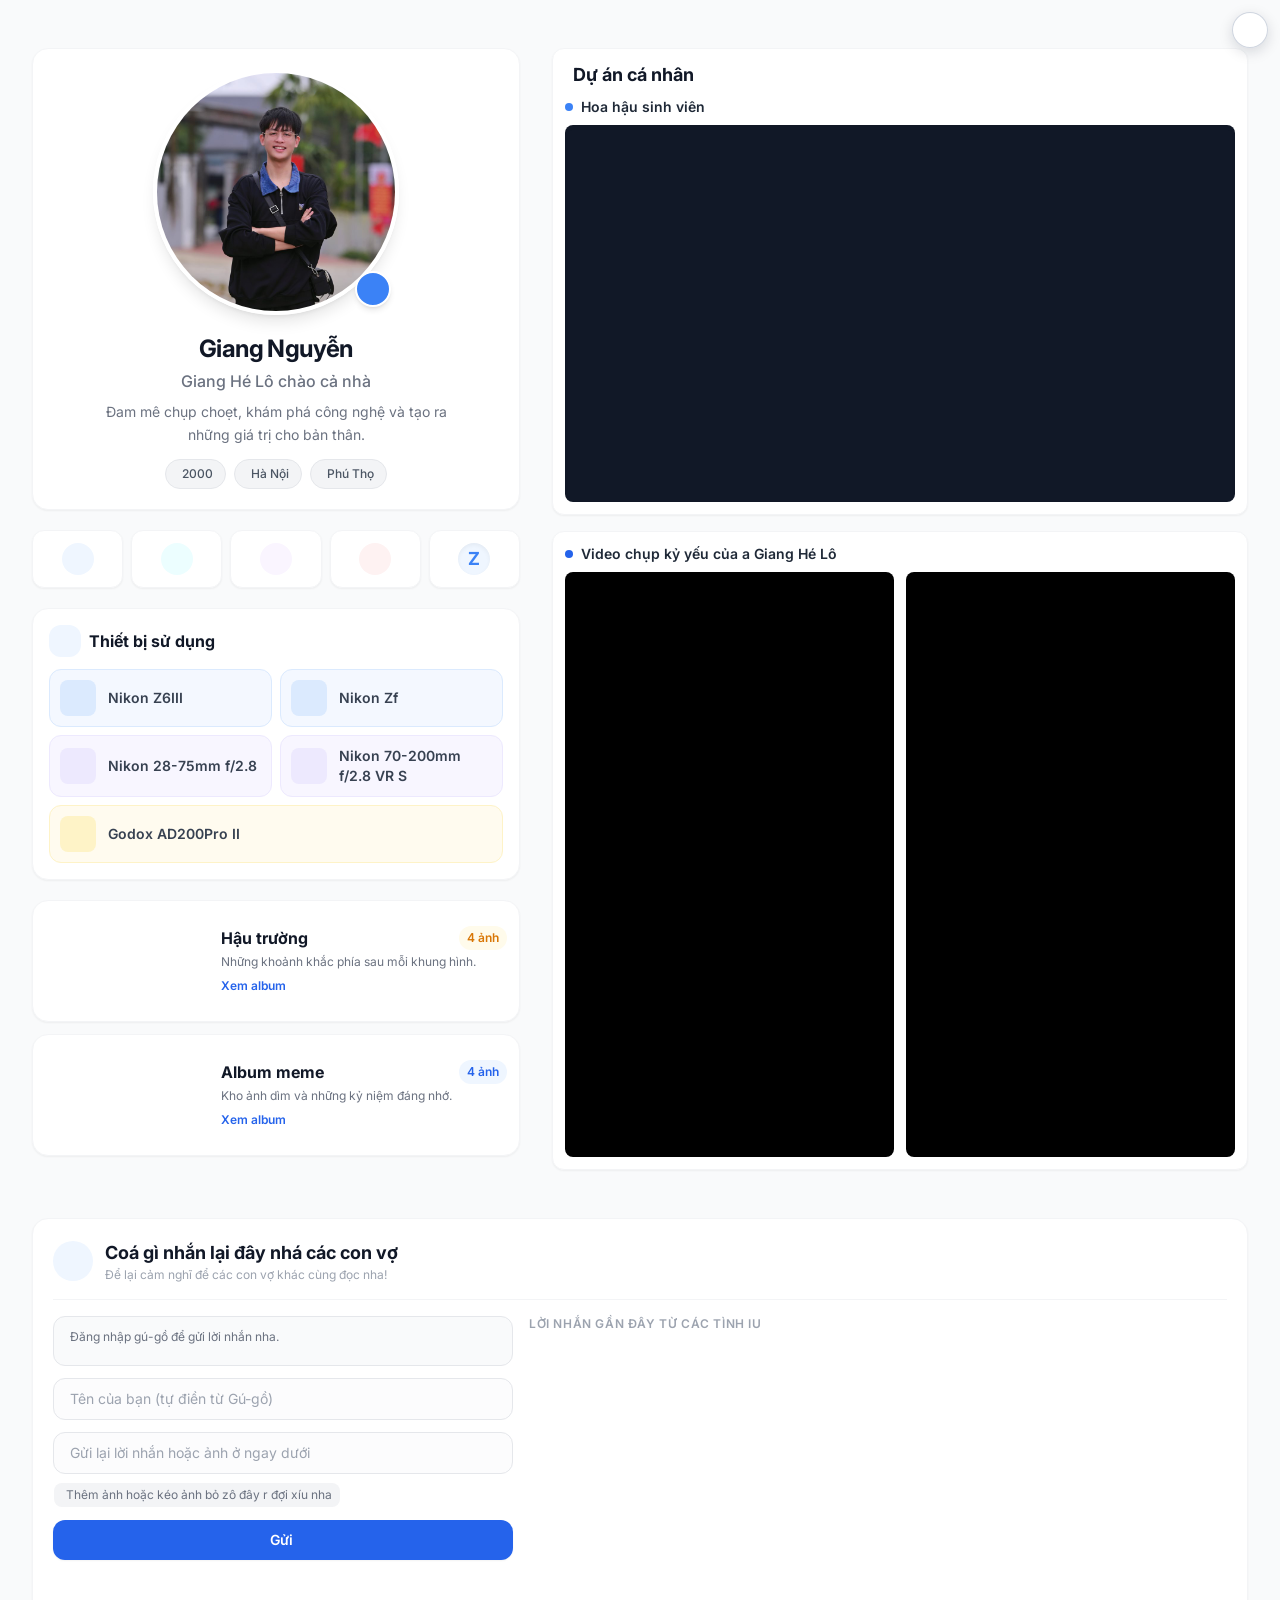
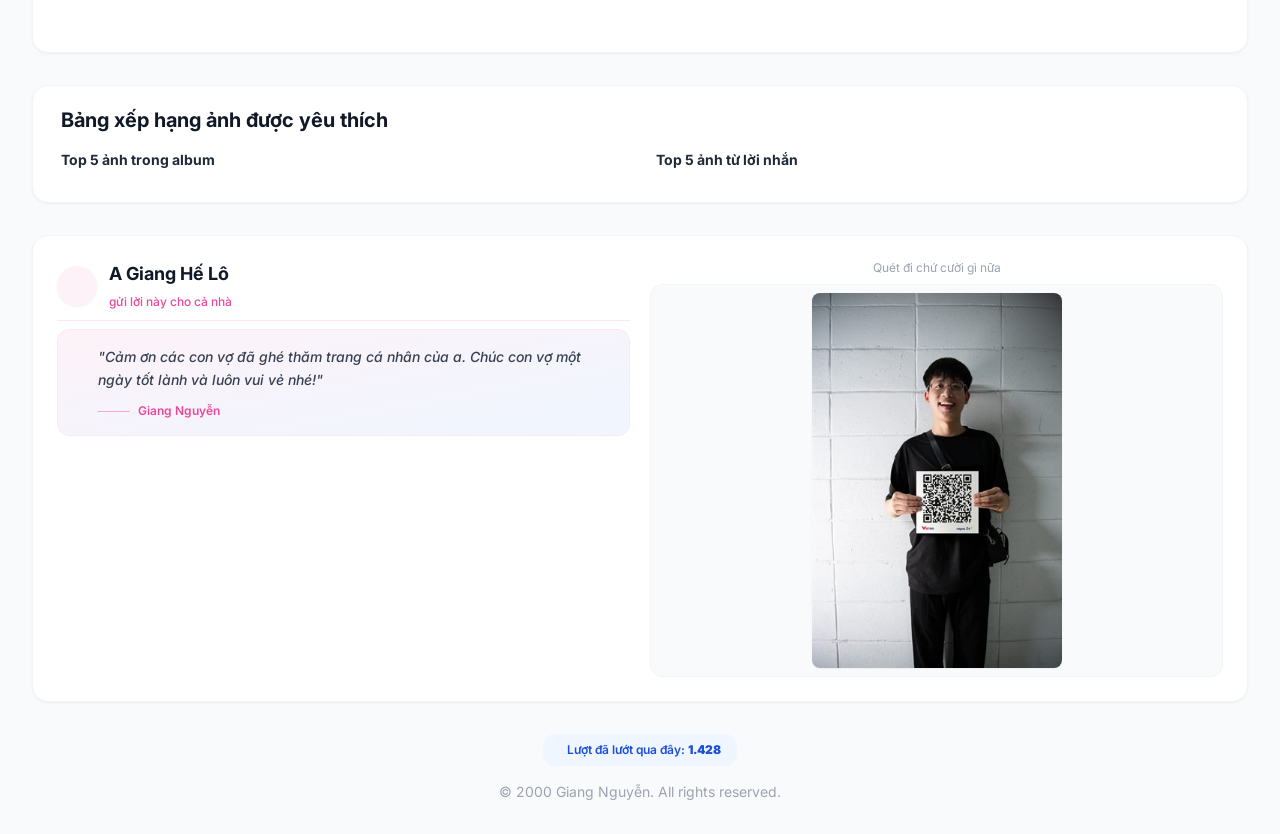
==== index.html @ 47041966 "Add files via upload" ====
<!DOCTYPE html>
<html lang="vi" class="scroll-smooth">
<head>
    <meta charset="UTF-8">
    <meta name="viewport" content="width=device-width, initial-scale=1.0">
    <!-- SEO & chia sẻ lên Facebook/Zalo (Open Graph / Twitter) -->
    <meta name="description" content="Trang cá nhân của Giang Nguyễn — nhiếp ảnh, album hậu trường, meme và lời nhắn từ bạn bè.">
    <meta name="author" content="Giang Nguyễn">
    <meta name="theme-color" content="#2563eb">
    <meta property="og:type" content="website">
    <meta property="og:site_name" content="Giang Nguyễn">
    <meta property="og:title" content="Giang Nguyễn | Trang cá nhân">
    <meta property="og:description" content="Trang cá nhân của Giang Nguyễn — nhiếp ảnh, album hậu trường, meme và lời nhắn từ bạn bè.">
    <meta property="og:image" content="https://res.cloudinary.com/g9uxwrbl/image/upload/w_1200,q_80/album-bts-1.jpg">
    <meta property="og:image:width" content="1200">
    <meta property="og:locale" content="vi_VN">
    <meta name="twitter:card" content="summary_large_image">
    <meta name="twitter:title" content="Giang Nguyễn | Trang cá nhân">
    <meta name="twitter:description" content="Trang cá nhân của Giang Nguyễn — nhiếp ảnh, album hậu trường, meme và lời nhắn từ bạn bè.">
    <meta name="twitter:image" content="https://res.cloudinary.com/g9uxwrbl/image/upload/w_1200,q_80/album-bts-1.jpg">
    <title>Giang Nguyễn | Trang cá nhân</title>
    <link rel="icon" type="image/png" href="image/icon.jpg">
    <!-- Mở kết nối sớm tới các CDN còn dùng để giảm độ trễ -->
    <link rel="preconnect" href="https://fonts.googleapis.com">
    <link rel="preconnect" href="https://fonts.gstatic.com" crossorigin>
    <link rel="preconnect" href="https://cdn.jsdelivr.net" crossorigin>
    <link rel="dns-prefetch" href="https://res.cloudinary.com">
    <link href="https://fonts.googleapis.com/css2?family=Inter:wght@400;500;600;700&display=swap" rel="stylesheet">
    <!-- Icon Phosphor: chỉ nạp 2 bộ đang dùng (regular + fill) thay vì cả 6 bộ như script gốc -->
    <link rel="stylesheet" href="https://cdn.jsdelivr.net/npm/@phosphor-icons/web@2.1.2/src/regular/style.css">
    <link rel="stylesheet" href="https://cdn.jsdelivr.net/npm/@phosphor-icons/web@2.1.2/src/fill/style.css">
    <script src="https://accounts.google.com/gsi/client" async defer></script>
    
    <link rel="stylesheet" href="styles.css">
    <!-- Tailwind đã build sẵn thành file tĩnh (thay cho cdn.tailwindcss.com ~407KB + biên dịch JIT mỗi lần tải).
         Nạp SAU styles.css để giữ đúng thứ tự ưu tiên như bản CDN (CDN tự chèn CSS của nó vào cuối <head>).
         Cấu hình + CLI build: Documents\_giangN-backup\tailwind-build\ — build lại khi thêm class Tailwind mới. -->
    <link rel="stylesheet" href="tailwind.css">
    <script>
        (() => {
            if (localStorage.getItem('giang_theme') === 'dark') {
                document.documentElement.classList.add('dark-theme');
            }
        })();
    </script>
</head>
<body class="bg-background text-primary font-sans antialiased min-h-screen flex flex-col justify-between">
<button id="themeToggle" class="theme-toggle" type="button" aria-label="Chuyển sang giao diện tối" title="Chuyển theme">
    <i class="ph ph-moon text-lg" aria-hidden="true"></i>
</button>

<main class="max-w-7xl w-full mx-auto px-4 sm:px-6 lg:px-8 py-8 md:py-12 grid grid-cols-1 lg:grid-cols-12 gap-8 opacity-0 animate-fade-in">
    
    <!-- CỘT BÊN TRÁI -->
    <div class="lg:col-span-5 flex flex-col gap-5">
        <header class="text-center bg-surface rounded-2xl border border-gray-100 shadow-sm p-5">
            <div class="avatar-hover-group relative inline-block mb-3" tabindex="0" aria-label="Phóng to ảnh đại diện">
              <img src="image/avt.jpg" alt="Giang Nguyễn" decoding="async" fetchpriority="high" class="w-[202px] h-[202px] md:w-[246px] md:h-[246px] object-cover rounded-full shadow-lg border-4 border-white mx-auto transition-transform duration-300 hover:scale-[1.03]">
              <div class="absolute bottom-2 right-2 w-9 h-9 bg-blue-500 text-white rounded-full flex items-center justify-center border-2 border-white shadow-md">
                <i class="ph-fill ph-check-circle text-lg"></i>
              </div>
              <div class="avatar-hover-overlay" aria-hidden="true"></div>
              <img src="image/avt.jpg" alt="Giang Nguyễn - ảnh đại diện phóng to" class="avatar-hover-image rounded-2xl border-4 border-white shadow-2xl">
            </div>
            
            <h1 class="text-2xl font-bold tracking-tight mb-1">Giang Nguyễn</h1>
            <p class="text-text_muted font-medium text-base mb-2">Giang Hé Lô chào cả nhà</p>
            <p class="text-sm text-gray-500 max-w-sm mx-auto leading-relaxed mb-3">
              Đam mê chụp choẹt, khám phá công nghệ và tạo ra những giá trị cho bản thân.
            </p>
            
            <div class="flex flex-wrap items-center justify-center gap-2 text-xs text-gray-600 font-medium">
              <span class="inline-flex items-center gap-1 bg-gray-100 px-3 py-1.5 rounded-full border border-gray-200">
                <i class="ph ph-cake text-pink-500 text-sm"></i> 2000
              </span>
              <span class="inline-flex items-center gap-1 bg-gray-100 px-3 py-1.5 rounded-full border border-gray-200">
                <i class="ph ph-briefcase text-red-500 text-sm"></i> Hà Nội
              </span>
              <span class="inline-flex items-center gap-1 bg-gray-100 px-3 py-1.5 rounded-full border border-gray-200">
                <i class="ph ph-house text-blue-500 text-sm"></i> Phú Thọ
              </span>
            </div>
        </header>

        <section id="socialSection" class="relative z-40 opacity-0 animate-fade-in delay-100">
          <div class="grid grid-cols-5 gap-2">
            <a href="https://facebook.com/n.giang62" target="_blank" rel="noopener noreferrer" aria-label="Facebook" class="group flex items-center justify-center bg-surface p-3 rounded-xl shadow-sm border border-gray-100 hover:shadow-md hover:border-gray-200 transition-all duration-300 transform hover:-translate-y-0.5">
              <div class="w-8 h-8 rounded-full bg-blue-50 flex items-center justify-center text-blue-600 group-hover:bg-blue-600 group-hover:text-white transition-colors">
                <i class="ph ph-facebook-logo text-xl"></i>
              </div>
            </a>

            <a href="https://www.tiktok.com/@gianghesloo" target="_blank" rel="noopener noreferrer" aria-label="TikTok" class="group flex items-center justify-center bg-surface p-3 rounded-xl shadow-sm border border-gray-100 hover:shadow-md hover:border-gray-200 transition-all duration-300 transform hover:-translate-y-0.5">
              <div class="w-8 h-8 rounded-full bg-cyan-50 flex items-center justify-center text-cyan-700 group-hover:bg-cyan-600 group-hover:text-white transition-colors">
                <i class="ph ph-tiktok-logo text-xl"></i>
              </div>
            </a>

            <a href="https://github.com" target="_blank" rel="noopener noreferrer" aria-label="GitHub" class="group flex items-center justify-center bg-surface p-3 rounded-xl shadow-sm border border-gray-100 hover:shadow-md hover:border-gray-200 transition-all duration-300 transform hover:-translate-y-0.5">
              <div class="w-8 h-8 rounded-full bg-purple-50 flex items-center justify-center text-purple-700 group-hover:bg-purple-600 group-hover:text-white transition-colors">
                <i class="ph ph-github-logo text-xl"></i>
              </div>
            </a>

            <a href="https://mail.google.com/mail/?view=cm&fs=1&to=n.giang06022000@gmail.com" target="_blank" rel="noopener noreferrer" aria-label="Email" class="group flex items-center justify-center bg-surface p-3 rounded-xl shadow-sm border border-gray-100 hover:shadow-md hover:border-gray-200 transition-all duration-300 transform hover:-translate-y-0.5">
              <div class="w-8 h-8 rounded-full bg-red-50 flex items-center justify-center text-red-500 group-hover:bg-red-500 group-hover:text-white transition-colors">
                <i class="ph ph-envelope-simple text-xl"></i>
              </div>
            </a>

            <a href="https://zalo.me/0868777408" target="_blank" rel="noopener noreferrer" aria-label="Zalo và số điện thoại 0868777408" class="zalo-link group relative flex items-center justify-center bg-surface p-2 rounded-xl shadow-sm border border-gray-100 hover:shadow-md hover:border-gray-200 transition-all duration-300 transform hover:-translate-y-0.5">
              <div class="w-8 h-8 rounded-full bg-blue-50 flex items-center justify-center text-blue-500 group-hover:bg-blue-500 group-hover:text-white transition-colors font-bold text-lg shadow-inner">
                Z
              </div>
              <span class="zalo-phone-popup absolute left-1/2 top-full z-30 mt-2 whitespace-nowrap rounded-lg bg-gray-900 px-2.5 py-1.5 text-xs font-semibold text-white shadow-lg">0868777408</span>
            </a>

          </div>
        </section>

        <section id="equipmentSection" class="relative z-10 opacity-0 animate-fade-in delay-150">
          <div class="bg-surface rounded-2xl border border-gray-100 shadow-sm p-4">
            <h2 class="text-base font-bold text-gray-900 flex items-center gap-2 mb-3">
              <span class="w-8 h-8 rounded-xl bg-blue-50 text-blue-600 inline-flex items-center justify-center">
                <i class="ph-fill ph-camera text-lg"></i>
              </span>
              <span>Thiết bị sử dụng</span>
            </h2>
            <div class="grid grid-cols-1 sm:grid-cols-2 gap-2">
              <div class="flex items-center gap-3 rounded-xl bg-blue-50/70 border border-blue-100 p-2.5">
                <span class="w-9 h-9 shrink-0 rounded-lg bg-blue-100 text-blue-600 inline-flex items-center justify-center">
                  <i class="ph-fill ph-camera text-lg"></i>
                </span>
                <span class="text-sm font-semibold text-gray-700">Nikon Z6III</span>
              </div>
              <div class="flex items-center gap-3 rounded-xl bg-blue-50/70 border border-blue-100 p-2.5">
                <span class="w-9 h-9 shrink-0 rounded-lg bg-blue-100 text-blue-600 inline-flex items-center justify-center">
                  <i class="ph-fill ph-camera text-lg"></i>
                </span>
                <span class="text-sm font-semibold text-gray-700">Nikon Zf</span>
              </div>
              <div class="flex items-center gap-3 rounded-xl bg-violet-50/70 border border-violet-100 p-2.5">
                <span class="w-9 h-9 shrink-0 rounded-lg bg-violet-100 text-violet-600 inline-flex items-center justify-center">
                  <i class="ph-fill ph-aperture text-lg"></i>
                </span>
                <span class="text-sm font-semibold text-gray-700">Nikon 28-75mm f/2.8</span>
              </div>
              <div class="flex items-center gap-3 rounded-xl bg-violet-50/70 border border-violet-100 p-2.5">
                <span class="w-9 h-9 shrink-0 rounded-lg bg-violet-100 text-violet-600 inline-flex items-center justify-center">
                  <i class="ph-fill ph-aperture text-lg"></i>
                </span>
                <span class="text-sm font-semibold text-gray-700">Nikon 70-200mm f/2.8 VR S</span>
              </div>
              <div class="flex items-center gap-3 rounded-xl bg-amber-50/80 border border-amber-100 p-2.5 sm:col-span-2">
                <span class="w-9 h-9 shrink-0 rounded-lg bg-amber-100 text-amber-600 inline-flex items-center justify-center">
                  <i class="ph-fill ph-lightning text-lg"></i>
                </span>
                <span class="text-sm font-semibold text-gray-700">Godox AD200Pro II</span>
              </div>
            </div>
          </div>
        </section>
        
        <section id="albumSection" class="space-y-3 opacity-0 animate-fade-in delay-300">
          <div onclick="openBtsAlbumModal()" class="album-pop-card group relative bg-surface p-3 rounded-2xl border border-gray-100 shadow-sm hover:shadow-lg transition-all cursor-pointer overflow-visible flex items-center gap-4">
            <div class="album-pop-stack relative w-40 h-24 shrink-0">
              <!-- Ảnh chờ dùng luôn thumbnail Cloudinary (~16KB thay vì 200-500KB ảnh cục bộ).
                   Khi offline, app.js sẽ tự thay bằng ảnh trong thư mục image/ (fallbackAlbumImages). -->
              <img data-album-cover="bts" data-cover-index="2" src="https://res.cloudinary.com/g9uxwrbl/image/upload/f_auto,q_auto,w_400/album-bts-3.jpg" loading="lazy" decoding="async" class="absolute inset-0 w-full h-full object-cover rounded-xl border-2 border-white shadow-md" alt="Ảnh hậu trường 3">
              <img data-album-cover="bts" data-cover-index="1" src="https://res.cloudinary.com/g9uxwrbl/image/upload/f_auto,q_auto,w_400/album-bts-2.jpg" loading="lazy" decoding="async" class="absolute inset-0 w-full h-full object-cover rounded-xl border-2 border-white shadow-md" alt="Ảnh hậu trường 2">
              <img data-album-cover="bts" data-cover-index="0" src="https://res.cloudinary.com/g9uxwrbl/image/upload/f_auto,q_auto,w_400/album-bts-1.jpg" loading="lazy" decoding="async" class="absolute inset-0 w-full h-full object-cover rounded-xl border-2 border-white shadow-xl" alt="Ảnh hậu trường">
            </div>
            <div class="min-w-0 flex-1">
              <div class="flex items-center justify-between gap-2">
                <h2 class="font-bold text-base text-gray-900 group-hover:text-amber-600 transition-colors">Hậu trường</h2>
                <span id="btsCountBadge" class="text-xs bg-amber-50 text-amber-600 font-semibold px-2 py-1 rounded-full" aria-label="Số lượng ảnh hậu trường">0 ảnh</span>
              </div>
              <p class="text-xs text-gray-500 mt-1">Những khoảnh khắc phía sau mỗi khung hình.</p>
              <span class="inline-flex items-center gap-1 mt-2 text-xs font-semibold text-blue-600 group-hover:translate-x-1 transition-transform">Xem album <i class="ph ph-arrow-right"></i></span>
            </div>
          </div>

          <div onclick="openAlbumModal()" class="album-pop-card group relative bg-surface p-3 rounded-2xl border border-gray-100 shadow-sm hover:shadow-lg transition-all cursor-pointer overflow-visible flex items-center gap-4">
            <div class="album-pop-stack relative w-40 h-24 shrink-0">
              <img data-album-cover="albummeme" data-cover-index="2" src="https://res.cloudinary.com/g9uxwrbl/image/upload/f_auto,q_auto,w_400/album-meme-3.jpg" loading="lazy" decoding="async" class="absolute inset-0 w-full h-full object-cover rounded-xl border-2 border-white shadow-md" alt="Ảnh meme 3">
              <img data-album-cover="albummeme" data-cover-index="1" src="https://res.cloudinary.com/g9uxwrbl/image/upload/f_auto,q_auto,w_400/album-meme-2.jpg" loading="lazy" decoding="async" class="absolute inset-0 w-full h-full object-cover rounded-xl border-2 border-white shadow-md" alt="Ảnh meme 2">
              <img data-album-cover="albummeme" data-cover-index="0" src="https://res.cloudinary.com/g9uxwrbl/image/upload/f_auto,q_auto,w_400/album-meme-1.jpg" loading="lazy" decoding="async" class="absolute inset-0 w-full h-full object-cover rounded-xl border-2 border-white shadow-xl" alt="Album meme">
            </div>
            <div class="min-w-0 flex-1">
              <div class="flex items-center justify-between gap-2">
                <h2 class="font-bold text-base text-gray-900 group-hover:text-blue-600 transition-colors">Album meme</h2>
                <span id="photoCountBadge" class="text-xs bg-blue-50 text-blue-600 font-semibold px-2 py-1 rounded-full" aria-label="Số lượng ảnh meme">0 ảnh</span>
              </div>
              <p class="text-xs text-gray-500 mt-1">Kho ảnh dìm và những kỷ niệm đáng nhớ.</p>
              <span class="inline-flex items-center gap-1 mt-2 text-xs font-semibold text-blue-600 group-hover:translate-x-1 transition-transform">Xem album <i class="ph ph-arrow-right"></i></span>
            </div>
          </div>
        </section>
    </div>

    <!-- CỘT BÊN PHẢI -->
    <div class="lg:col-span-7 flex flex-col gap-6">
        <section class="space-y-4">
          <div class="video-preview-card bg-surface p-3 rounded-xl border border-gray-100 shadow-sm space-y-2">
            <h2 class="flex items-center gap-2 font-bold text-lg text-gray-900">
              <i class="ph-fill ph-video text-blue-600"></i> Dự án cá nhân
            </h2>
            <h3 class="font-semibold text-gray-800 text-sm flex items-center gap-2">
              <span class="w-2 h-2 rounded-full bg-blue-500"></span> Hoa hậu sinh viên
            </h3>
            <div class="video-frame relative w-full aspect-video rounded-lg overflow-hidden bg-gray-900 shadow-inner">
              <iframe
                src="https://www.youtube-nocookie.com/embed/9TKM7gEnvaQ?rel=0&modestbranding=1" 
                class="absolute top-0 left-0 w-full h-full border-0" 
                allow="accelerometer; autoplay; clipboard-write; encrypted-media; gyroscope; picture-in-picture; web-share" 
                referrerpolicy="strict-origin-when-cross-origin"
                title="Video Hoa hậu sinh viên"
                allowfullscreen>
              </iframe>
            </div>
          </div>

          <div class="video-preview-card bg-surface p-3 rounded-xl border border-gray-100 shadow-sm space-y-2">
            <h3 class="font-semibold text-gray-800 text-sm flex items-center gap-2">
              <span class="w-2 h-2 rounded-full bg-blue-600"></span> Video chụp kỷ yếu của a Giang Hé Lô
            </h3>
            <div class="grid grid-cols-2 gap-2 sm:gap-3">
              <div class="video-frame fb-video w-full aspect-[9/16] rounded-lg overflow-hidden bg-black" 
                   data-href="https://www.facebook.com/reel/1629472991402120" 
                   data-width="500"
                   data-show-text="false"
                   data-allowfullscreen="true">
              </div>
              <div class="video-frame fb-video w-full aspect-[9/16] rounded-lg overflow-hidden bg-black" 
                   data-href="https://www.facebook.com/reel/900070975937038" 
                   data-width="500"
                   data-show-text="false"
                   data-allowfullscreen="true">
              </div>
            </div>
          </div>
        </section>

    </div>
</main>

<div id="qrPageOverlay" class="qr-hover-overlay" aria-hidden="true"></div>
<img id="qrHoverImage" src="image/qr.jpg" alt="Mã QR Donate phóng to" loading="lazy" decoding="async" class="qr-hover-image rounded-xl bg-white p-2 shadow-2xl ring-4 ring-white/90">
<!-- SECTION: XẾP HẠNG YÊU THÍCH -->
<!-- SECTION: KHUNG LỜI NHẮN CÔNG KHAI & ĐẾM LƯỢT TRUY CẬP -->
<section class="max-w-7xl w-full mx-auto px-4 sm:px-6 lg:px-8 mb-8">
    <div class="bg-surface p-4 sm:p-5 rounded-2xl shadow-sm border border-gray-100 space-y-4">
        <div class="flex flex-col sm:flex-row items-center justify-between gap-4 border-b border-gray-100 pb-4">
            <div class="flex items-center gap-3">
                <div class="w-10 h-10 rounded-full bg-blue-50 flex items-center justify-center text-blue-600 font-bold">
                    <i class="ph-fill ph-chat-teardrop-text text-xl"></i>
                </div>
                <div>
                    <h3 class="font-bold text-gray-900 text-lg">Coá gì nhắn lại đây nhá các con vợ</h3>
                    <p class="text-xs text-gray-400">Để lại cảm nghĩ để các con vợ khác cùng đọc nha!</p>
                </div>
            </div>
        </div>

        <div class="grid grid-cols-1 lg:grid-cols-5 gap-4 items-start">
<form id="guestbookForm" onsubmit="handleGuestbookSubmit(event)" class="lg:col-span-2 space-y-3">
    <!-- Đăng nhập Google (Đăng nhập gú-gồ để gửi lời nhắn nha) -->
    <div id="googleAuthBox" class="rounded-xl border border-gray-200 bg-gray-50 p-3">
        <!-- Chưa đăng nhập -->
        <div id="googleSignedOut">
            <p class="text-xs text-gray-500 mb-2 flex items-center gap-1">
                <i class="ph ph-lock-key text-blue-500"></i>
                Đăng nhập gú-gồ để gửi lời nhắn nha.
            </p>
            <div id="g_id_signin"></div>
            <p id="googleAuthNote" class="hidden text-xs text-amber-600 mt-2"></p>
        </div>
        <!-- Đã đăng nhập -->
        <div id="googleSignedIn" class="hidden items-center gap-2">
            <img id="googleAvatar" src="" alt="" class="w-9 h-9 rounded-full border border-gray-200 shadow-sm object-cover">
            <div class="min-w-0 flex-1">
                <div class="text-sm font-semibold text-gray-800 truncate flex items-center gap-1">
                    <span id="googleUserName"></span>
                    <span id="googleAdminBadge" class="hidden text-[10px] font-bold bg-amber-100 text-amber-700 px-1.5 py-0.5 rounded">ADMIN</span>
                </div>
                <div class="text-[11px] text-emerald-600 flex items-center gap-1">
                    <i class="ph-fill ph-check-circle"></i> Đã đăng nhập Gú-gồ
                </div>
            </div>
            <button type="button" onclick="googleSignOut()" class="text-xs font-semibold text-gray-500 hover:text-red-500 px-2 py-1 rounded-lg transition-colors">Đăng xuất</button>
        </div>
    </div>
    <div>
        <input type="text" id="guestName" placeholder="Tên của bạn (tự điền từ Gú-gồ)" required
            class="w-full px-4 py-2.5 text-sm rounded-xl border border-gray-200 focus:outline-none focus:border-blue-500 bg-gray-50/50 read-only:bg-gray-100 read-only:text-gray-600">
    </div>
    <div class="flex flex-col gap-2">
        <input type="text" id="guestMsg" placeholder="Gửi lại lời nhắn hoặc ảnh ở ngay dưới" required
            class="w-full px-4 py-2.5 text-sm rounded-xl border border-gray-200 focus:outline-none focus:border-blue-500 bg-gray-50/50">
        
        <!-- Nút chọn ảnh, vùng kéo-thả và khung xem trước -->
        <div id="imageDropZone" class="flex items-center gap-2 rounded-lg border border-dashed border-transparent transition-colors" tabindex="0" role="button" aria-label="Chọn hoặc kéo thả ảnh">
            <input type="file" id="imageInput" accept="image/*" class="hidden" onchange="previewSelectedImage(this)">
            <label for="imageInput" class="cursor-pointer text-gray-500 hover:text-blue-600 flex items-center gap-1 text-xs px-2 py-1 bg-gray-100 rounded-lg transition-colors">
                <i class="ph ph-image text-sm"></i> <span id="imageLabelText">Thêm ảnh hoặc kéo ảnh bỏ zô đây r đợi xíu nha</span>
            </label>
            <div id="imagePreviewContainer" class="hidden relative w-10 h-10 rounded-lg overflow-hidden border border-gray-200">
                <img id="imagePreview" class="w-full h-full object-cover">
                <button type="button" onclick="removeSelectedImage()" class="absolute top-0 right-0 bg-black/50 text-white w-4 h-4 rounded-bl flex items-center justify-center text-[10px]">×</button>
            </div>
        </div>
    </div>
    <div>
        <button id="submitBtn" type="submit" class="w-full py-2.5 bg-blue-600 hover:bg-blue-700 disabled:opacity-50 disabled:cursor-not-allowed text-white font-semibold text-sm rounded-xl transition-colors shadow-sm flex items-center justify-center gap-1">
            <span>Gửi</span> <i class="ph ph-paper-plane-tilt"></i>
        </button>
    </div>
</form>

        <!-- Thông báo ngắn khi TỰ ĐỘNG lưu (ẩn; không còn hộp hướng dẫn thủ công) -->
        <div id="autoSaveToast" role="status" aria-live="polite" class="fixed bottom-4 right-4 z-[110] hidden max-w-xs rounded-xl border px-3 py-2 text-xs font-medium shadow-lg"></div>

        <!-- Danh sách hiển thị lời nhắn công khai -->
        <div class="relative z-50 lg:col-span-3 space-y-3">
            <span class="message-section-label block text-xs font-semibold text-gray-400 uppercase tracking-wider">Lời nhắn gần đây từ các tình iu</span>
            <div id="messagesList" class="space-y-2 min-h-72 max-h-96 overflow-y-auto pr-1"></div>
        </div>
        </div>
    </div>
</section>

<section class="max-w-7xl w-full mx-auto px-4 sm:px-6 lg:px-8 mb-8">
    <div class="bg-surface p-4 sm:p-5 rounded-2xl shadow-sm border border-gray-100">
        <h2 class="text-xl font-bold text-gray-900 flex items-center gap-2">
            <i class="ph-fill ph-trophy text-amber-500"></i> Bảng xếp hạng ảnh được yêu thích
        </h2>
        <div class="grid grid-cols-1 lg:grid-cols-2 gap-4 mt-4">
            <div>
                <h3 class="font-bold text-sm text-gray-800 flex items-center gap-2">
                    <i class="ph-fill ph-images text-blue-600"></i> Top 5 ảnh trong album
                </h3>
                <div id="topRatedList" class="mt-3 space-y-2"></div>
            </div>
            <div>
                <h3 class="font-bold text-sm text-gray-800 flex items-center gap-2">
                    <i class="ph-fill ph-image text-pink-500"></i> Top 5 ảnh từ lời nhắn
                </h3>
                <div id="messageTopRatedList" class="mt-3 space-y-2"></div>
            </div>
        </div>
    </div>
</section>

<section class="max-w-7xl w-full mx-auto px-4 sm:px-6 lg:px-8 mb-8">
    <div class="bg-surface p-4 sm:p-6 rounded-2xl shadow-sm border border-gray-100 grid grid-cols-1 sm:grid-cols-2 gap-5 items-start">
        <div class="text-center sm:text-left space-y-2">
            <div class="flex items-center justify-center sm:justify-start gap-3 pb-2 border-b border-pink-100">
              <div class="w-10 h-10 rounded-full bg-pink-50 flex items-center justify-center text-pink-500 font-bold shadow-sm">
                <i class="ph-fill ph-heart text-xl"></i>
              </div>
              <div>
                <h2 class="font-bold text-lg text-gray-900">A Giang Hế Lô</h2>
                <span class="text-xs text-pink-500 font-medium">gửi lời này cho cả nhà</span>
              </div>
            </div>
            <div class="relative rounded-xl bg-gradient-to-br from-pink-50 to-blue-50 p-4 border border-pink-100">
              <i class="ph-fill ph-quotes text-2xl text-pink-300 absolute top-2 left-3"></i>
              <p class="text-sm font-medium text-gray-700 italic leading-relaxed pl-6">
                "Cảm ơn các con vợ đã ghé thăm trang cá nhân của a. Chúc con vợ một ngày tốt lành và luôn vui vẻ nhé!"
              </p>
              <div class="flex items-center gap-2 mt-3 pl-6">
                <span class="h-px w-8 bg-pink-300"></span>
                <span class="text-xs text-pink-500 font-semibold">Giang Nguyễn</span>
                <i class="ph-fill ph-sparkle text-amber-400"></i>
              </div>
            </div>
            <div class="flex justify-center sm:justify-start gap-1 text-amber-400 text-sm" aria-label="Lời cảm ơn">
              <i class="ph-fill ph-star"></i><i class="ph-fill ph-star"></i><i class="ph-fill ph-star"></i>
            </div>
        </div>
        <div class="space-y-2">
          <p class="text-xs text-center text-gray-400">Quét đi chứ cười gì nữa</p>
          <div id="qrHoverGroup" class="qr-hover-group relative overflow-visible rounded-xl border border-gray-100 bg-gray-50 flex justify-center p-2">
            <img src="image/donate.jpg" alt="Donate QR" loading="lazy" decoding="async" class="w-full max-w-[250px] h-[375px] object-cover rounded-lg shadow-sm">
          </div>
        </div>
    </div>
</section>

<footer class="max-w-7xl w-full mx-auto px-4 sm:px-6 lg:px-8 pb-8 text-center lg:text-left opacity-0 animate-fade-in delay-300">
    <div class="flex justify-center mb-4">
      <div class="inline-flex items-center gap-2 bg-blue-50 px-4 py-2 rounded-xl text-blue-700 text-xs font-semibold">
        <i class="ph-fill ph-eye text-base"></i>
        <span>Lượt đã lướt qua đây: <strong id="visitCount">0</strong></span>
      </div>
    </div>
    <p class="text-sm text-gray-400 text-center">
      © 2000 Giang Nguyễn. All rights reserved.
    </p>
</footer>

<div id="fb-root"></div>
<script>
  window.fbAsyncInit = function() {
    FB.init({ xfbml: true, version: 'v18.0' });
    FB.XFBML.parse();
  };

  // Tối ưu: 2 video Facebook reel nằm cuối trang nên chỉ nạp SDK khi khu vực đó gần vào màn hình.
  // (Trước đây nạp ngay khi mở trang → tốn thêm request cho mọi lượt tải.)
  (function loadFacebookSdkWhenNeeded() {
    let started = false;
    const loadSdk = function() {
      if (started) return;
      started = true;
      const script = document.createElement('script');
      script.async = true;
      script.defer = true;
      script.crossOrigin = 'anonymous';
      script.src = 'https://connect.facebook.net/vi_VN/sdk.js#xfbml=1&version=v18.0';
      document.body.appendChild(script);
    };

    const target = document.querySelector('.fb-video');
    if (!target || !('IntersectionObserver' in window)) { loadSdk(); return; }

    const observer = new IntersectionObserver(function(entries) {
      if (entries.some(function(entry) { return entry.isIntersecting; })) {
        observer.disconnect();
        loadSdk();
      }
    }, { rootMargin: '600px 0px' });
    observer.observe(target);
    // Dự phòng: sau 15 giây vẫn nạp để video chắc chắn hiển thị trên mọi thiết bị
    setTimeout(loadSdk, 15000);
  })();
</script>

<!-- Modal: Grid Album Chung -->
<div id="albumModal" role="dialog" aria-modal="true" aria-labelledby="albumModalTitle" class="fixed inset-0 z-50 bg-black/60 backdrop-blur-sm flex items-end sm:items-center justify-center hidden p-0 sm:p-4 transition-all">
    <div class="bg-surface w-full sm:max-w-2xl max-h-[85vh] rounded-t-3xl sm:rounded-3xl shadow-2xl flex flex-col overflow-hidden animate-fade-in">
        <div class="px-6 py-4 border-b border-gray-100 flex items-center justify-between gap-2 bg-gray-50/50">
            <div class="flex items-center gap-2 min-w-0">
                <i class="ph-fill ph-images text-blue-600 text-xl"></i>
                <h3 id="albumModalTitle" class="font-bold text-lg text-gray-900 truncate">Bộ sưu tập ảnh</h3>
            </div>
            <div class="flex items-center gap-1 shrink-0">
                <!-- Công cụ admin: tải ảnh lên album -->
                <div id="albumAdminTools" class="hidden items-center gap-1">
                    <input type="file" id="albumUploadInput" accept="image/*" multiple class="hidden" onchange="handleAlbumUpload(this)">
                    <button type="button" onclick="document.getElementById('albumUploadInput').click()" class="text-xs font-semibold text-blue-600 hover:text-blue-700 flex items-center gap-1 px-2 py-1.5 rounded-lg hover:bg-blue-50 transition-colors">
                        <i class="ph ph-upload-simple"></i> Tải ảnh lên
                    </button>
                    <span id="albumUploadStatus" class="text-[11px] text-gray-400"></span>
                </div>
                <button type="button" onclick="closeAlbumModal()" class="w-9 h-9 rounded-full bg-gray-100 hover:bg-gray-200 flex items-center justify-center text-gray-600 transition-colors" aria-label="Đóng album">
                    <i class="ph ph-x text-lg"></i>
                </button>
            </div>
        </div>
        <div class="p-4 sm:p-6 overflow-y-auto">
            <div id="albumGridList" class="grid grid-cols-2 sm:grid-cols-3 gap-3"></div>
        </div>
    </div>
</div>

<!-- Modal 2: Lightbox Phóng to ảnh -->
<div id="imageModal" role="dialog" aria-modal="true" aria-label="Xem ảnh phóng to" class="fixed inset-0 z-[60] bg-black/90 flex items-center justify-center hidden p-4">
    <button type="button" onclick="closeModal()" class="absolute top-4 right-4 z-[80] text-white bg-black/70 hover:bg-black rounded-full p-3 shadow-lg cursor-pointer" aria-label="Đóng ảnh">
        <i class="ph ph-x text-2xl"></i>
    </button>
    <button type="button" onclick="prevImage(event)" class="absolute left-4 top-1/2 -translate-y-1/2 z-[80] text-white bg-black/50 hover:bg-black/80 rounded-full p-3 shadow-lg cursor-pointer transition-transform hover:scale-110" aria-label="Ảnh trước">
        <i class="ph ph-caret-left text-3xl"></i>
    </button>
    <div class="relative z-10 max-w-4xl max-h-[90vh] flex items-center justify-center" onclick="event.stopPropagation()">
        <img id="modalImg" src="" alt="" decoding="async" class="relative z-10 max-w-full max-h-[85vh] rounded-xl object-contain shadow-2xl transition-all">
    </div>
    <button type="button" onclick="nextImage(event)" class="absolute right-4 top-1/2 -translate-y-1/2 z-[80] text-white bg-black/50 hover:bg-black/80 rounded-full p-3 shadow-lg cursor-pointer transition-transform hover:scale-110" aria-label="Ảnh tiếp theo">
        <i class="ph ph-caret-right text-3xl"></i>
    </button>
</div>

<script src="data.js"></script>
<script src="app.js"></script>
</body>
</html>
---- styles.css ----
@keyframes fadeIn {
            from { opacity: 0; transform: translateY(10px); }
            to { opacity: 1; transform: translateY(0); }
        }
        .animate-fade-in {
            animation: fadeIn 0.6s ease-out forwards;
        }
        .delay-100 { animation-delay: 0.1s; }
        .delay-150 { animation-delay: 0.15s; }
        .delay-300 { animation-delay: 0.3s; }
        html.dark-theme,
        body.dark-theme {
            background: #0f172a !important;
            color: #e5e7eb !important;
        }
        html.dark-theme body.bg-background { background-color: #0f172a !important; }
        body.dark-theme .bg-background { background-color: #0f172a !important; }
        body.dark-theme .bg-surface,
        body.dark-theme .bg-white { background-color: #1e293b !important; }
        body.dark-theme .bg-gray-50 { background-color: #172033 !important; }
        body.dark-theme .bg-gray-100 { background-color: #334155 !important; }
        body.dark-theme .text-primary { color: #f8fafc !important; }
        body.dark-theme .text-gray-900,
        body.dark-theme .text-gray-800 { color: #f8fafc !important; }
        body.dark-theme .text-gray-500,
        body.dark-theme .text-gray-600,
        body.dark-theme .text-gray-400,
        body.dark-theme .text-text_muted { color: #cbd5e1 !important; }
        body.dark-theme h1,
        body.dark-theme h2,
        body.dark-theme h3 {
            color: #f8fafc;
            text-shadow: 0 1px 2px rgba(2, 6, 23, 0.35);
        }
        body.dark-theme .border-gray-100,
        body.dark-theme .border-gray-200,
        body.dark-theme .border-gray-300 { border-color: #475569 !important; }
        body.dark-theme input,
        body.dark-theme textarea { background-color: #172033 !important; color: #f8fafc !important; border-color: #475569 !important; }
        body.dark-theme #messagesList .message-item {
            background-color: #263449 !important;
            border-color: #475569 !important;
            color: #f8fafc;
        }
        body.dark-theme #messagesList .message-name,
        body.dark-theme #messagesList .message-content { color: #f8fafc !important; }
        body.dark-theme #messagesList .message-time,
        body.dark-theme #messagesList .message-favorite { color: #cbd5e1 !important; }
        body.dark-theme #messagesList .message-item .message-favorite.text-pink-600 {
            color: #f9a8d4 !important;
        }
        body.dark-theme #socialSection > div > a {
            background-color: #1e293b !important;
            border-color: #475569 !important;
        }
        body.dark-theme #socialSection > div > a > div {
            background-color: #334155 !important;
            color: #f8fafc !important;
            box-shadow: inset 0 0 0 1px rgba(148, 163, 184, 0.2);
        }
        body.dark-theme #socialSection > div > a:nth-child(1) > div,
        body.dark-theme #socialSection > div > a:nth-child(5) > div {
            background-color: #1d4ed8 !important;
            color: #dbeafe !important;
        }
        body.dark-theme #socialSection > div > a:nth-child(4) > div {
            background-color: #b91c1c !important;
            color: #fee2e2 !important;
        }
        body.dark-theme #socialSection > div > a:hover > div,
        body.dark-theme #socialSection > div > a:focus-visible > div {
            background-color: #475569 !important;
            color: #ffffff !important;
        }
        body.dark-theme #socialSection > div > a:nth-child(1):hover > div,
        body.dark-theme #socialSection > div > a:nth-child(1):focus-visible > div,
        body.dark-theme #socialSection > div > a:nth-child(5):hover > div,
        body.dark-theme #socialSection > div > a:nth-child(5):focus-visible > div {
            background-color: #2563eb !important;
        }
        body.dark-theme #socialSection > div > a:nth-child(4):hover > div,
        body.dark-theme #socialSection > div > a:nth-child(4):focus-visible > div {
            background-color: #dc2626 !important;
        }
        body.dark-theme #socialSection > div > a:nth-child(2) > div {
            background-color: #164e63 !important;
            color: #a5f3fc !important;
        }
        body.dark-theme #socialSection > div > a:nth-child(3) > div {
            background-color: #581c87 !important;
            color: #e9d5ff !important;
        }
        body.dark-theme #socialSection > div > a:nth-child(2):hover > div,
        body.dark-theme #socialSection > div > a:nth-child(2):focus-visible > div {
            background-color: #0891b2 !important;
        }
        body.dark-theme #socialSection > div > a:nth-child(3):hover > div,
        body.dark-theme #socialSection > div > a:nth-child(3):focus-visible > div {
            background-color: #9333ea !important;
        }
        .theme-toggle {
            position: fixed;
            top: 0.75rem;
            right: 0.75rem;
            z-index: 60;
            width: 2.25rem;
            height: 2.25rem;
            display: inline-flex;
            align-items: center;
            justify-content: center;
            border: 1px solid rgba(148, 163, 184, 0.45);
            border-radius: 9999px;
            background: rgba(255, 255, 255, 0.9);
            color: #334155;
            box-shadow: 0 4px 14px rgba(15, 23, 42, 0.15);
            transition: transform 0.2s ease, background-color 0.2s ease, color 0.2s ease;
        }
        .theme-toggle:hover,
        .theme-toggle:focus-visible {
            transform: scale(1.08);
            outline: none;
        }
        body.dark-theme .theme-toggle {
            background: #1e293b;
            color: #facc15;
        }
        .qr-hover-overlay {
            position: fixed;
            inset: 0;
            z-index: 100;
            background: rgba(0, 0, 0, 0.82);
            opacity: 0;
            transition: opacity 0.45s ease;
            pointer-events: none;
        }
        .qr-hover-image {
            position: fixed;
            left: 50%;
            top: 50%;
            z-index: 110;
            width: min(88vw, 520px);
            max-width: none;
            opacity: 0;
            transform: translate(-50%, -50%) scale(0.72);
            transition: opacity 0.45s ease, transform 0.45s ease;
            pointer-events: none;
        }
        .qr-hover-group.is-active > img:first-child {
            filter: brightness(0.28) blur(1px);
        }
        .qr-hover-overlay.is-visible {
            opacity: 1;
        }
        .qr-hover-image.is-visible {
            opacity: 1;
            transform: translate(-50%, -50%) scale(1.08);
        }
        .avatar-hover-group {
            position: relative;
            z-index: 1;
        }
        .avatar-hover-overlay,
        .avatar-hover-image {
            position: fixed;
            pointer-events: none;
            opacity: 0;
            transition: opacity 0.35s ease, transform 0.35s ease;
        }
        .avatar-hover-overlay {
            inset: 0;
            z-index: 70;
            background: rgba(15, 23, 42, 0.72);
        }
        .avatar-hover-image {
            left: 50%;
            top: 50%;
            z-index: 71;
            width: min(78vw, 620px);
            max-height: 82vh;
            object-fit: contain;
            transform: translate(-50%, -50%) scale(0.35);
            filter: contrast(1.05) saturate(1.08);
        }
        .avatar-hover-overlay.is-visible,
        .avatar-hover-image.is-visible {
            opacity: 1;
        }
        .avatar-hover-overlay.is-visible {
            pointer-events: none;
        }
        .avatar-hover-image.is-visible {
            transform: translate(-50%, -50%) scale(1);
        }
        @media (max-width: 640px) {
            .avatar-hover-image {
                width: min(82vw, 360px);
                max-height: 76vh;
            }
        }
        .zalo-phone-popup {
            opacity: 0;
            transform: translate(-50%, 4px);
            pointer-events: none;
            transition: opacity 0.2s ease, transform 0.2s ease;
            min-width: max-content;
        }
        .zalo-link:hover .zalo-phone-popup,
        .zalo-link:focus-visible .zalo-phone-popup {
            opacity: 1;
            transform: translate(-50%, 0);
        }
        .video-preview-card {
            position: relative;
            z-index: 0;
            transition: transform 0.3s ease, box-shadow 0.3s ease, z-index 0s linear 0.3s;
        }
        .video-preview-card:hover,
        .video-preview-card:focus-within {
            z-index: 10;
            transform: scale(1.04);
            box-shadow: 0 18px 35px rgba(15, 23, 42, 0.2);
            transition-delay: 0s;
        }
        .video-frame {
            transition: filter 0.3s ease;
        }
        .fb-video iframe {
            width: 100% !important;
            height: 100% !important;
            max-width: 100%;
            border: 0;
        }
        .video-preview-card:hover .video-frame,
        .video-preview-card:focus-within .video-frame {
            filter: brightness(1.05);
        }
        .album-pop-card {
            min-height: 112px;
        }
        .album-pop-stack img {
            transform-origin: center;
            transition: transform 0.4s cubic-bezier(0.22, 1, 0.36, 1), z-index 0s linear 0.2s;
        }
        .album-pop-stack img:nth-child(1) {
            z-index: 1;
        }
        .album-pop-stack img:nth-child(2) {
            z-index: 2;
        }
        .album-pop-stack img:nth-child(3) {
            z-index: 3;
        }
        .album-pop-card:hover .album-pop-stack img:nth-child(1),
        .album-pop-card:focus-within .album-pop-stack img:nth-child(1) {
            transform: translateX(-62px) rotate(-18deg);
            z-index: 1;
        }
        .album-pop-card:hover .album-pop-stack img:nth-child(2),
        .album-pop-card:focus-within .album-pop-stack img:nth-child(2) {
            transform: translateX(62px) rotate(18deg);
            z-index: 2;
        }
        .album-pop-card:hover .album-pop-stack img:nth-child(3),
        .album-pop-card:focus-within .album-pop-stack img:nth-child(3) {
            transform: translateY(-3px) scale(1.04);
            z-index: 3;
        }
        .message-photo {
            transform-origin: center;
            transition: transform 0.25s ease, box-shadow 0.25s ease, filter 0.25s ease;
        }
        .message-photo:hover,
        .message-photo:focus-visible {
            box-shadow: 0 18px 36px rgba(15, 23, 42, 0.3);
            filter: saturate(1.08) contrast(1.04);
        }
        #messagesList {
            position: relative;
            z-index: 50;
        }
        @media (max-width: 640px) {
            main {
                gap: 1rem !important;
                padding-top: 1rem !important;
                padding-bottom: 1rem !important;
            }
            main > .lg\:col-span-7 {
                gap: 1rem !important;
            }
            .video-preview-card {
                padding: 0.625rem !important;
                border-radius: 0.875rem;
            }
            .video-preview-card:hover,
            .video-preview-card:focus-within {
                transform: none;
                box-shadow: 0 1px 3px rgba(15, 23, 42, 0.08);
            }
            .video-preview-card h3 {
                font-size: 0.8125rem;
            }
            .video-frame {
                border-radius: 0.625rem;
            }
            .video-preview-card .grid.grid-cols-2 {
                grid-template-columns: minmax(0, 1fr);
                gap: 0.75rem;
            }
            .video-preview-card .fb-video {
                min-width: 0;
            }
        }
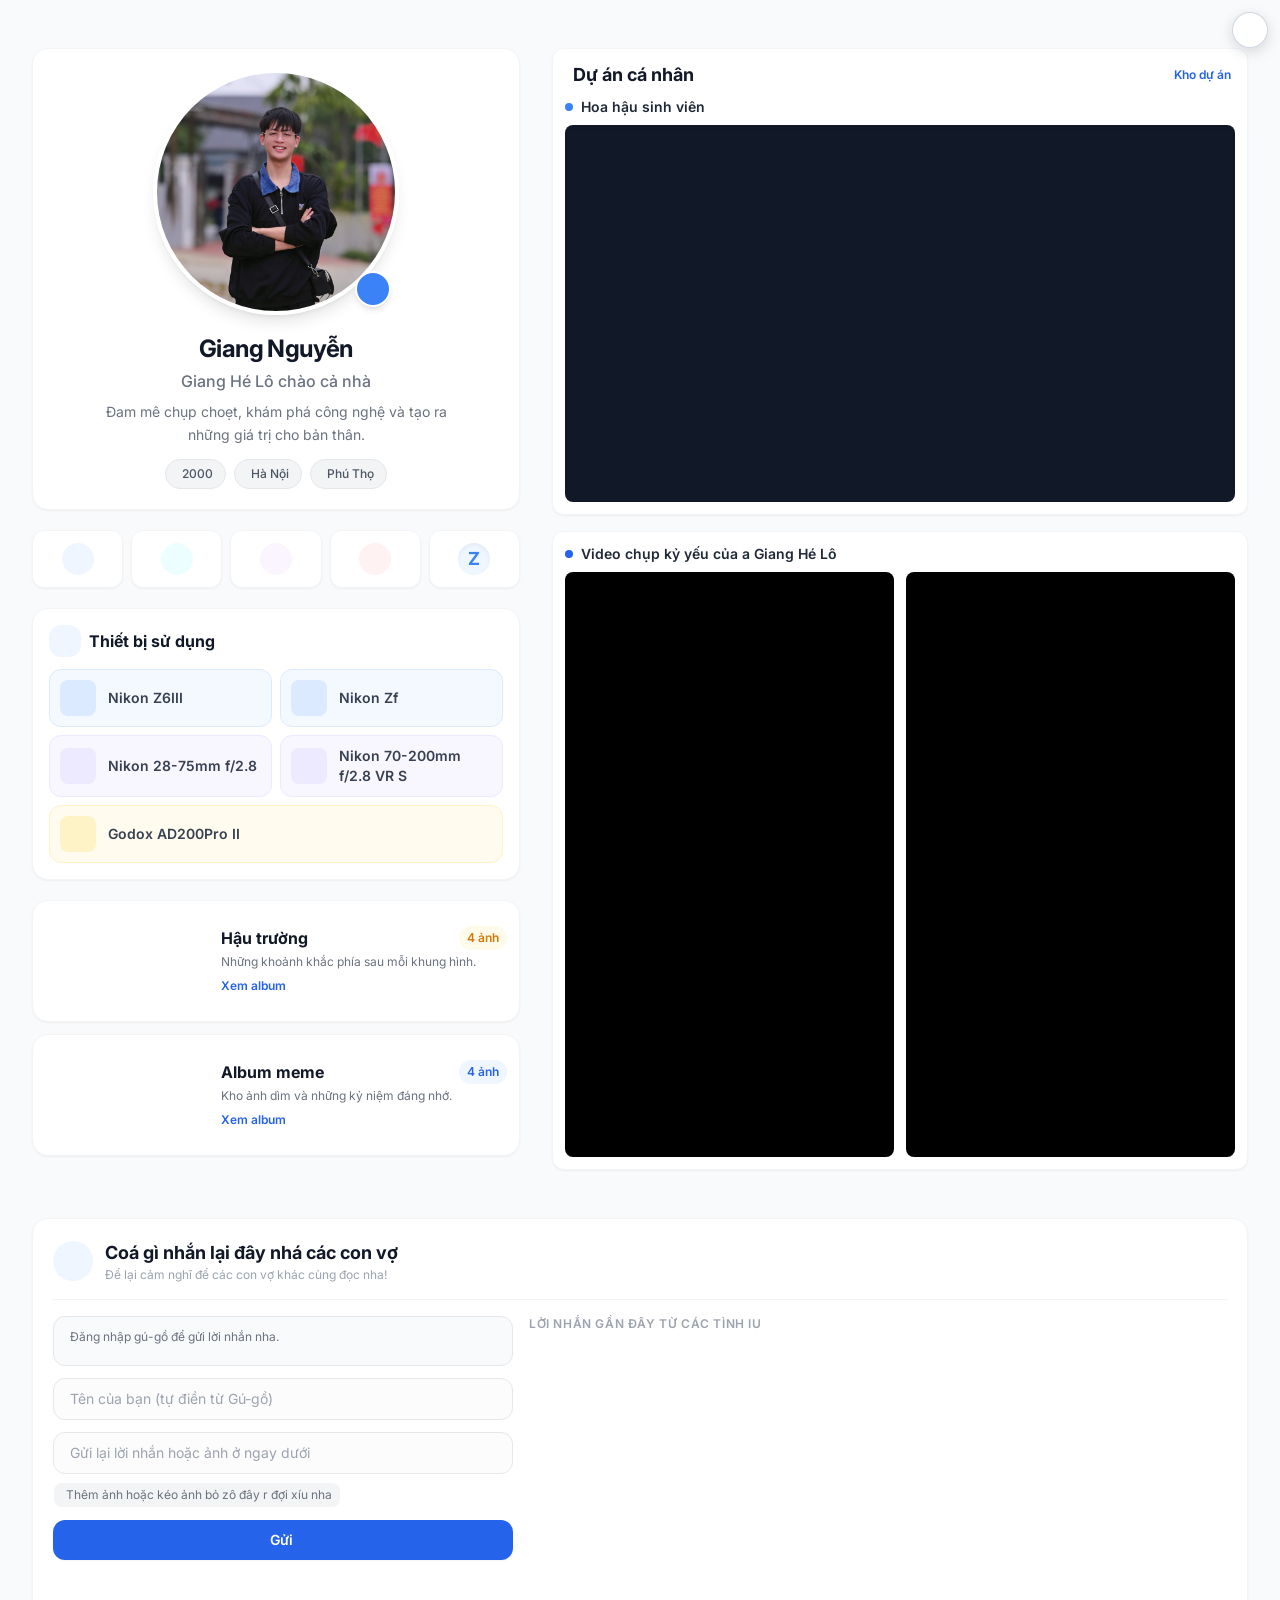
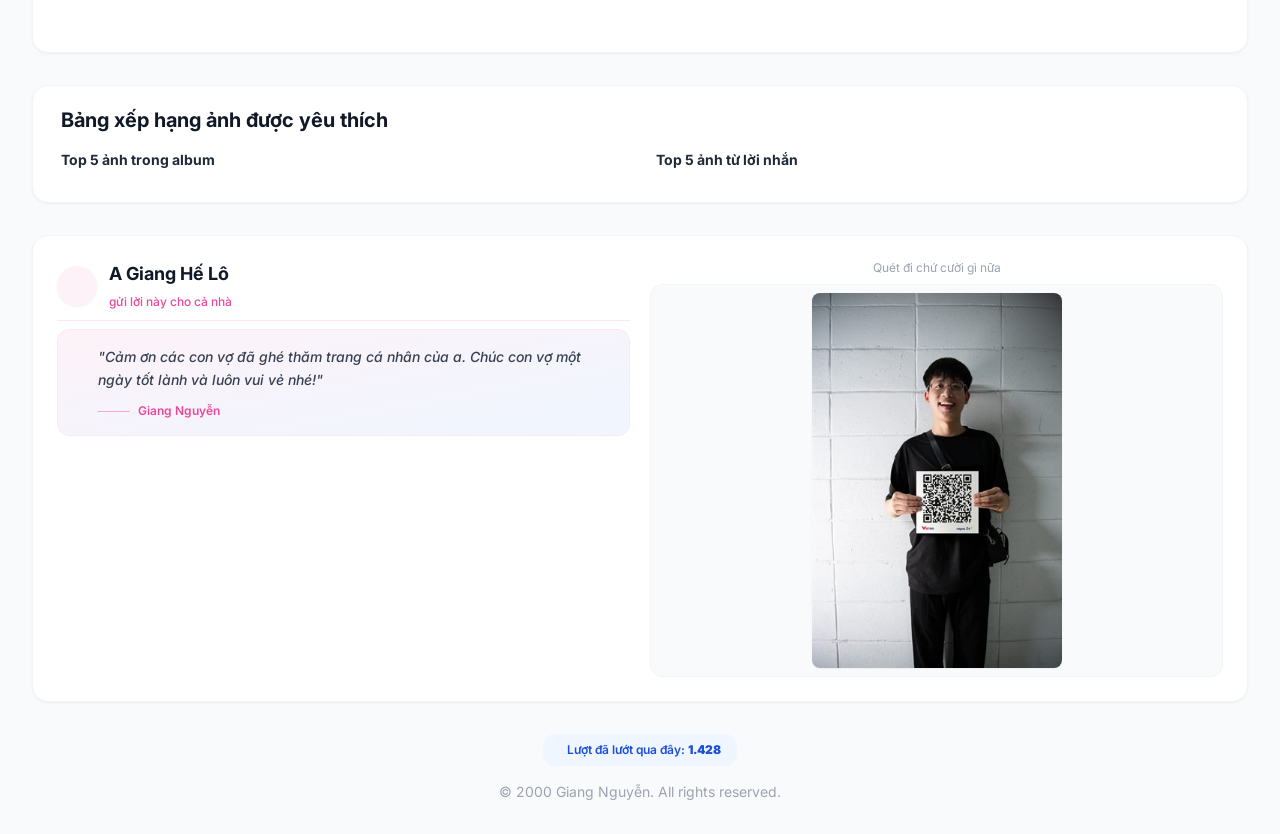
==== commit d6cf80b6: "Add files via upload" ====
--- a/index.html
+++ b/index.html
@@ -202,9 +202,14 @@
     <div class="lg:col-span-7 flex flex-col gap-6">
         <section class="space-y-4">
           <div class="video-preview-card bg-surface p-3 rounded-xl border border-gray-100 shadow-sm space-y-2">
-            <h2 class="flex items-center gap-2 font-bold text-lg text-gray-900">
-              <i class="ph-fill ph-video text-blue-600"></i> Dự án cá nhân
-            </h2>
+            <div class="flex items-center justify-between gap-2">
+              <a href="du-an/" title="Mở kho Dự án cá nhân" class="flex items-center gap-2 font-bold text-lg text-gray-900 hover:text-blue-600 transition-colors">
+                <i class="ph-fill ph-video text-blue-600"></i> Dự án cá nhân
+              </a>
+              <a href="du-an/" class="inline-flex items-center gap-1 shrink-0 text-xs font-semibold text-blue-600 hover:translate-x-1 transition-transform">
+                Kho dự án <i class="ph ph-arrow-right"></i>
+              </a>
+            </div>
             <h3 class="font-semibold text-gray-800 text-sm flex items-center gap-2">
               <span class="w-2 h-2 rounded-full bg-blue-500"></span> Hoa hậu sinh viên
             </h3>
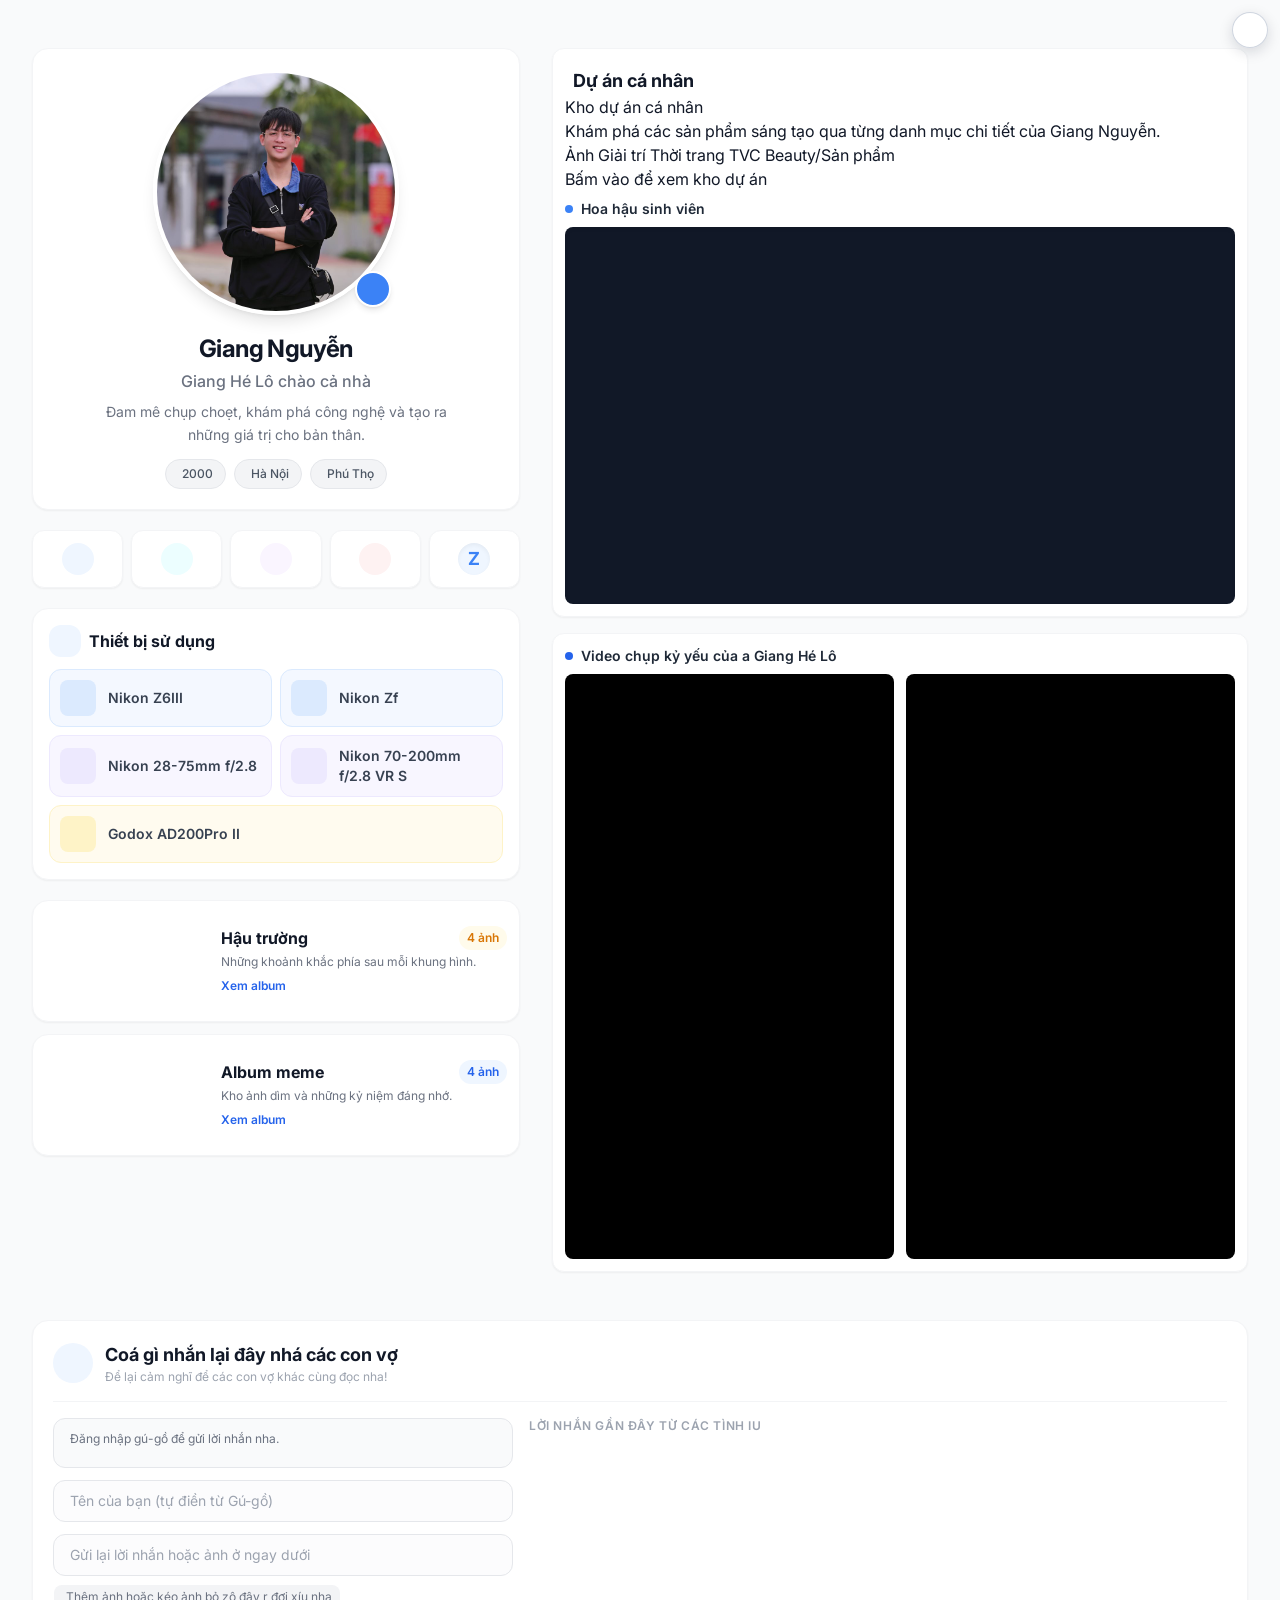
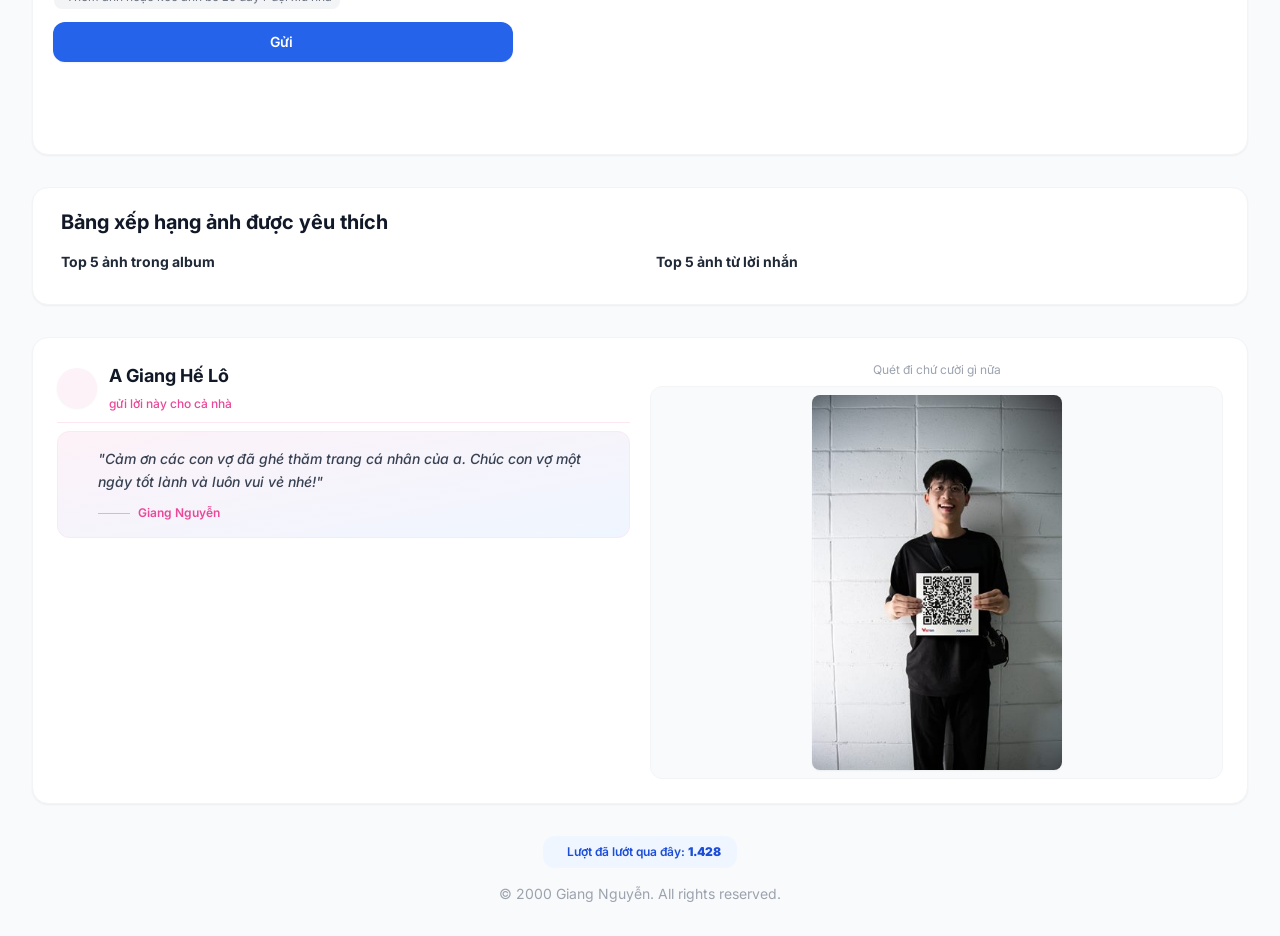
==== commit b15920ce: "Add files via upload" ====
--- a/index.html
+++ b/index.html
@@ -202,13 +202,27 @@
     <div class="lg:col-span-7 flex flex-col gap-6">
         <section class="space-y-4">
           <div class="video-preview-card bg-surface p-3 rounded-xl border border-gray-100 shadow-sm space-y-2">
-            <div class="flex items-center justify-between gap-2">
-              <a href="du-an/" title="Mở kho Dự án cá nhân" class="flex items-center gap-2 font-bold text-lg text-gray-900 hover:text-blue-600 transition-colors">
-                <i class="ph-fill ph-video text-blue-600"></i> Dự án cá nhân
-              </a>
-              <a href="du-an/" class="inline-flex items-center gap-1 shrink-0 text-xs font-semibold text-blue-600 hover:translate-x-1 transition-transform">
-                Kho dự án <i class="ph ph-arrow-right"></i>
-              </a>
+            <div class="project-library-link">
+              <h2 class="font-bold text-lg text-gray-900">
+                <a href="du-an/" title="Mở kho Dự án cá nhân" class="inline-flex items-center gap-2 hover:text-blue-600 transition-colors">
+                  <i class="ph-fill ph-video text-blue-600"></i> Dự án cá nhân
+                </a>
+              </h2>
+              <!-- Popup nhẹ xem trước kho dự án khi trỏ chuột -->
+              <div class="project-library-popup" role="tooltip">
+                <div class="project-library-popup-head">
+                  <i class="ph-fill ph-folder-open" aria-hidden="true"></i> Kho dự án cá nhân
+                </div>
+                <p class="project-library-popup-desc">Khám phá các sản phẩm sáng tạo qua từng danh mục chi tiết của Giang Nguyễn.</p>
+                <div class="project-library-popup-tags">
+                  <span>Ảnh</span>
+                  <span>Giải trí</span>
+                  <span>Thời trang</span>
+                  <span>TVC</span>
+                  <span>Beauty/Sản phẩm</span>
+                </div>
+                <div class="project-library-popup-cta">Bấm vào để xem kho dự án <i class="ph ph-arrow-right" aria-hidden="true"></i></div>
+              </div>
             </div>
             <h3 class="font-semibold text-gray-800 text-sm flex items-center gap-2">
               <span class="w-2 h-2 rounded-full bg-blue-500"></span> Hoa hậu sinh viên
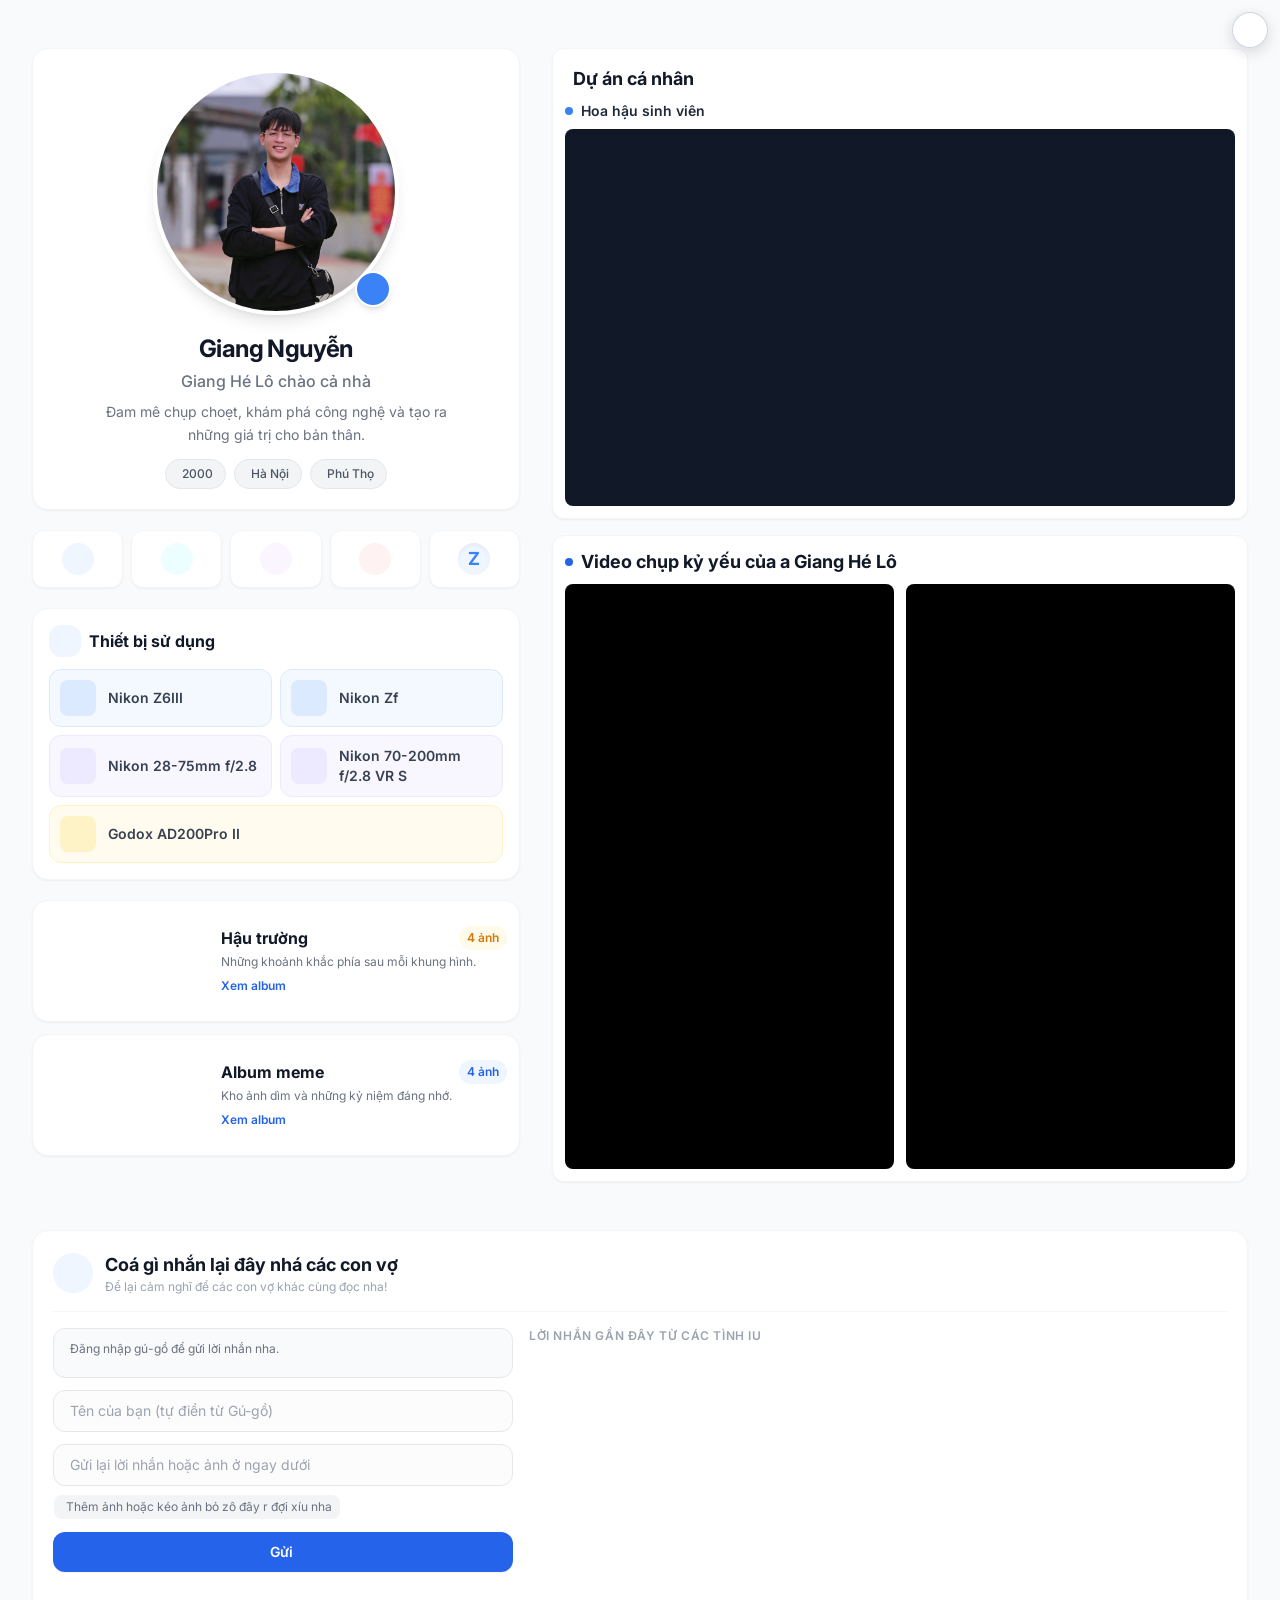
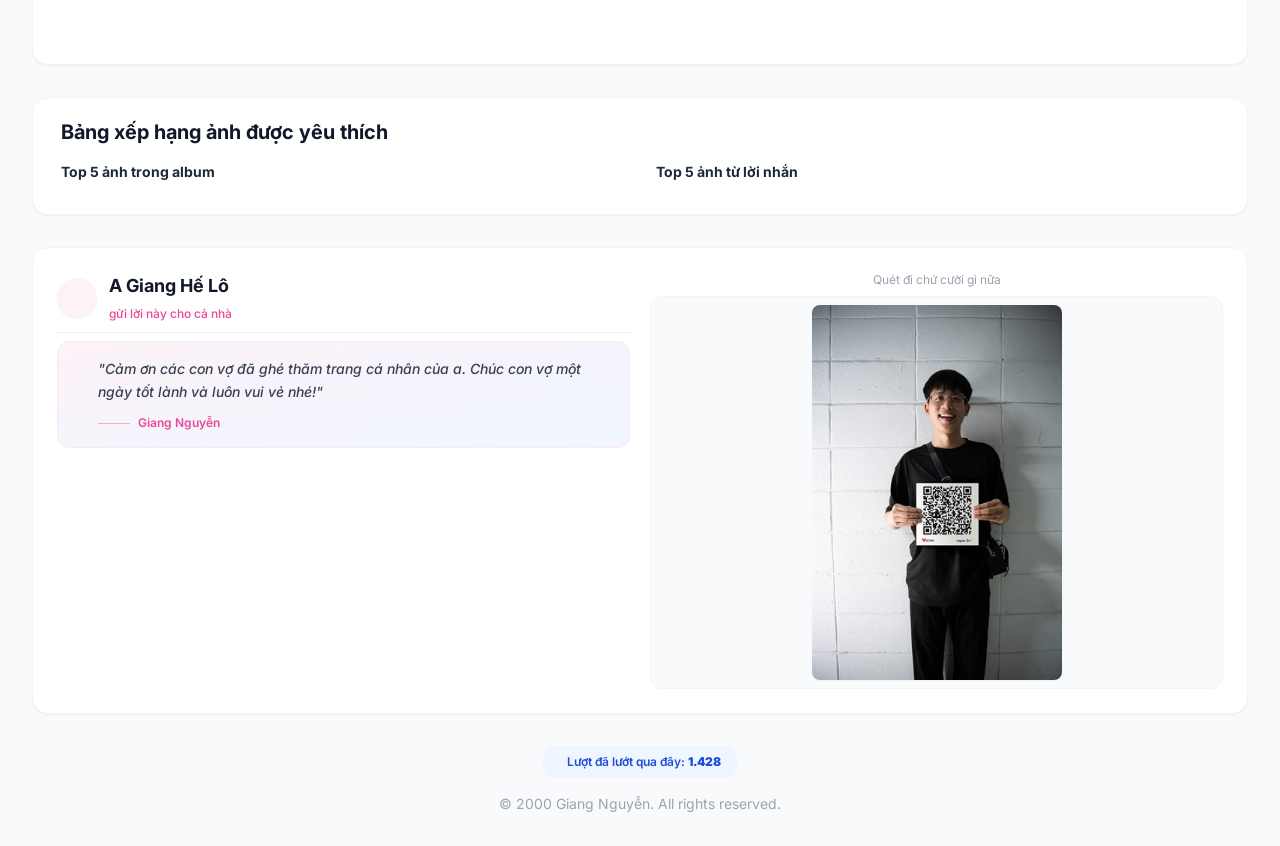
==== commit 91c2316e: "Add files via upload" ====
--- a/index.html
+++ b/index.html
@@ -203,25 +203,14 @@
         <section class="space-y-4">
           <div class="video-preview-card bg-surface p-3 rounded-xl border border-gray-100 shadow-sm space-y-2">
             <div class="project-library-link">
-              <h2 class="font-bold text-lg text-gray-900">
+              <h2 class="flex items-center gap-2 font-bold text-lg text-gray-900">
                 <a href="du-an/" title="Mở kho Dự án cá nhân" class="inline-flex items-center gap-2 hover:text-blue-600 transition-colors">
                   <i class="ph-fill ph-video text-blue-600"></i> Dự án cá nhân
                 </a>
               </h2>
-              <!-- Popup nhẹ xem trước kho dự án khi trỏ chuột -->
+              <!-- Popup hiệu ứng khi trỏ chuột vào chữ Dự án cá nhân -->
               <div class="project-library-popup" role="tooltip">
-                <div class="project-library-popup-head">
-                  <i class="ph-fill ph-folder-open" aria-hidden="true"></i> Kho dự án cá nhân
-                </div>
-                <p class="project-library-popup-desc">Khám phá các sản phẩm sáng tạo qua từng danh mục chi tiết của Giang Nguyễn.</p>
-                <div class="project-library-popup-tags">
-                  <span>Ảnh</span>
-                  <span>Giải trí</span>
-                  <span>Thời trang</span>
-                  <span>TVC</span>
-                  <span>Beauty/Sản phẩm</span>
-                </div>
-                <div class="project-library-popup-cta">Bấm vào để xem kho dự án <i class="ph ph-arrow-right" aria-hidden="true"></i></div>
+                <p class="project-library-popup-desc">Kho dự án.</p>
               </div>
             </div>
             <h3 class="font-semibold text-gray-800 text-sm flex items-center gap-2">
@@ -240,9 +229,17 @@
           </div>
 
           <div class="video-preview-card bg-surface p-3 rounded-xl border border-gray-100 shadow-sm space-y-2">
-            <h3 class="font-semibold text-gray-800 text-sm flex items-center gap-2">
-              <span class="w-2 h-2 rounded-full bg-blue-600"></span> Video chụp kỷ yếu của a Giang Hé Lô
-            </h3>
+            <div class="project-library-link">
+              <h3 class="video-title font-bold text-lg text-gray-900 flex items-center gap-2">
+                <a href="https://www.facebook.com/n.giang62/reels/" target="_blank" rel="noopener noreferrer" title="Xem Reels Facebook của a Giang Hé Lô" class="inline-flex items-center gap-2 hover:text-blue-600 transition-colors">
+                  <span class="w-2 h-2 rounded-full bg-blue-600"></span> Video chụp kỷ yếu của a Giang Hé Lô
+                </a>
+              </h3>
+              <!-- Popup hiệu ứng khi trỏ chuột vào Video chụp kỷ yếu -->
+              <div class="project-library-popup" role="tooltip">
+                <p class="project-library-popup-desc">Video kỷ yếu.</p>
+              </div>
+            </div>
             <div class="grid grid-cols-2 gap-2 sm:gap-3">
               <div class="video-frame fb-video w-full aspect-[9/16] rounded-lg overflow-hidden bg-black" 
                    data-href="https://www.facebook.com/reel/1629472991402120" 
--- a/styles.css
+++ b/styles.css
@@ -209,6 +209,104 @@
             opacity: 1;
             transform: translate(-50%, 0);
         }
+        /* Popup hiệu ứng "Dự án cá nhân" — trỏ chuột vào là hiện, ấn vào đi tới du-an/ */
+        .project-library-link {
+            position: relative;
+            display: inline-block;
+        }
+        /* Cầu nối giữa tiêu đề và popup — đi chuột xuống không bị mất hover */
+        .project-library-link::after {
+            content: "";
+            position: absolute;
+            left: 0;
+            right: 0;
+            top: 100%;
+            height: 14px;
+        }
+        .project-library-popup {
+            position: absolute;
+            top: calc(100% + 12px);
+            left: 0;
+            z-index: 60;
+            width: 280px;
+            max-width: calc(100vw - 56px);
+            padding: 12px 14px;
+            background: #ffffff;
+            border: 1px solid #e5e7eb;
+            border-radius: 12px;
+            box-shadow: 0 16px 32px rgba(15, 23, 42, 0.14);
+            opacity: 0;
+            transform: translateY(8px) scale(0.98);
+            visibility: hidden;
+            transition: opacity 0.2s ease, transform 0.2s ease, visibility 0s linear 0.2s;
+        }
+        .project-library-link:hover .project-library-popup,
+        .project-library-link:focus-within .project-library-popup {
+            opacity: 1;
+            transform: translateY(0) scale(1);
+            visibility: visible;
+            transition: opacity 0.2s ease, transform 0.2s ease;
+        }
+        .project-library-popup::before {
+            content: "";
+            position: absolute;
+            top: -6px;
+            left: 24px;
+            width: 0;
+            height: 0;
+            border-left: 7px solid transparent;
+            border-right: 7px solid transparent;
+            border-bottom: 7px solid #ffffff;
+            filter: drop-shadow(0 -2px 2px rgba(15, 23, 42, 0.05));
+        }
+        .project-library-popup-head {
+            display: flex;
+            align-items: center;
+            gap: 6px;
+            font-size: 12.5px;
+            font-weight: 700;
+            color: #111827;
+            margin-bottom: 4px;
+        }
+        .project-library-popup-head i {
+            color: #2563eb;
+            font-size: 15px;
+        }
+        .project-library-popup-desc {
+            margin: 0 0 8px;
+            font-size: 11.5px;
+            line-height: 1.5;
+            color: #6b7280;
+        }
+        /* Khi popup chỉ có mô tả (như "Dự án cá nhân") thì bỏ margin dưới cho gọn */
+        .project-library-popup-desc:last-child {
+            margin-bottom: 0;
+        }
+        .project-library-popup-cta {
+            display: inline-flex;
+            align-items: center;
+            gap: 4px;
+            font-size: 11px;
+            font-weight: 700;
+            color: #2563eb;
+        }
+        .project-library-popup-cta:hover {
+            color: #1d4ed8;
+        }
+        /* Dark theme cho popup */
+        body.dark-theme .project-library-popup,
+        html.dark-theme .project-library-popup {
+            background: #1e293b;
+            border-color: #475569;
+        }
+        body.dark-theme .project-library-popup::before,
+        html.dark-theme .project-library-popup::before {
+            border-bottom-color: #1e293b;
+        }
+        body.dark-theme .project-library-popup-head,
+        html.dark-theme .project-library-popup-head { color: #f8fafc; }
+        body.dark-theme .project-library-popup-desc,
+        html.dark-theme .project-library-popup-desc { color: #cbd5e1; }
         .video-preview-card {
             position: relative;
             z-index: 0;
@@ -296,7 +394,7 @@
                 transform: none;
                 box-shadow: 0 1px 3px rgba(15, 23, 42, 0.08);
             }
-            .video-preview-card h3 {
+            .video-preview-card h3:not(.video-title) {
                 font-size: 0.8125rem;
             }
             .video-frame {
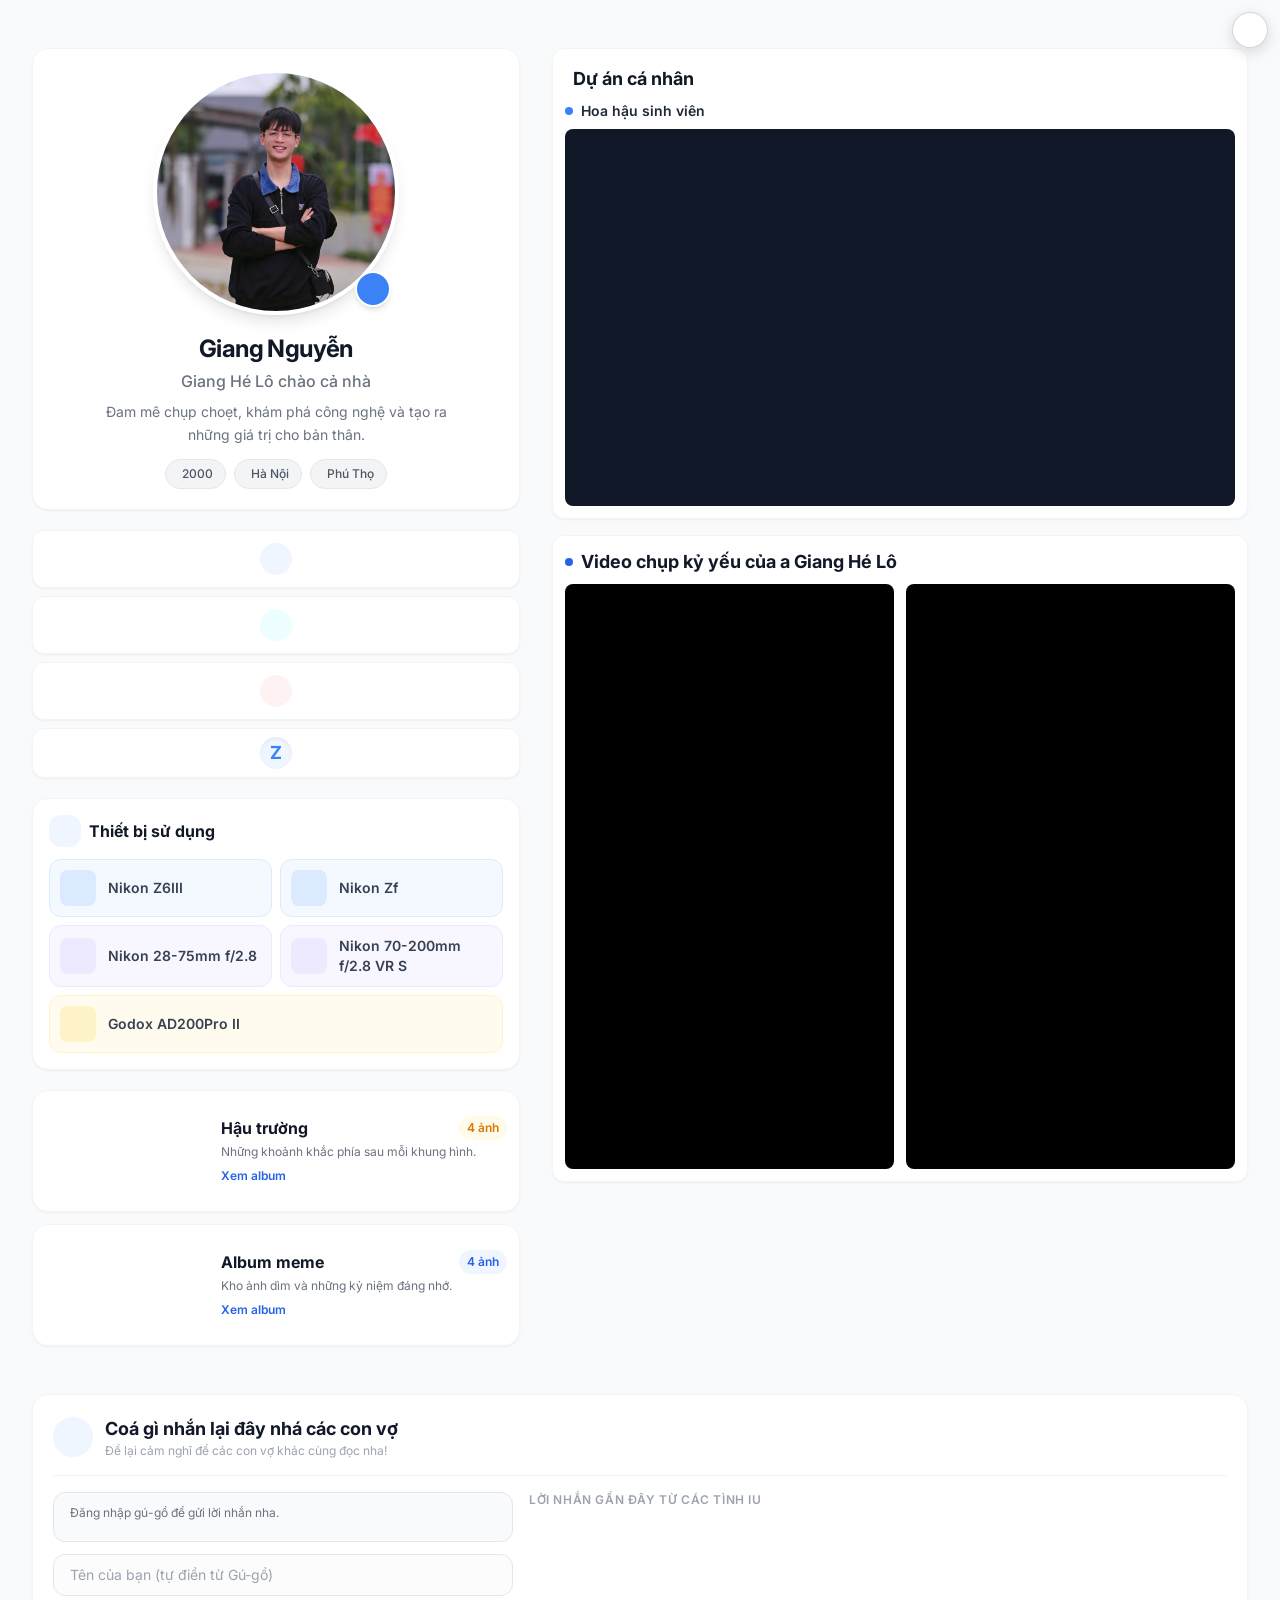
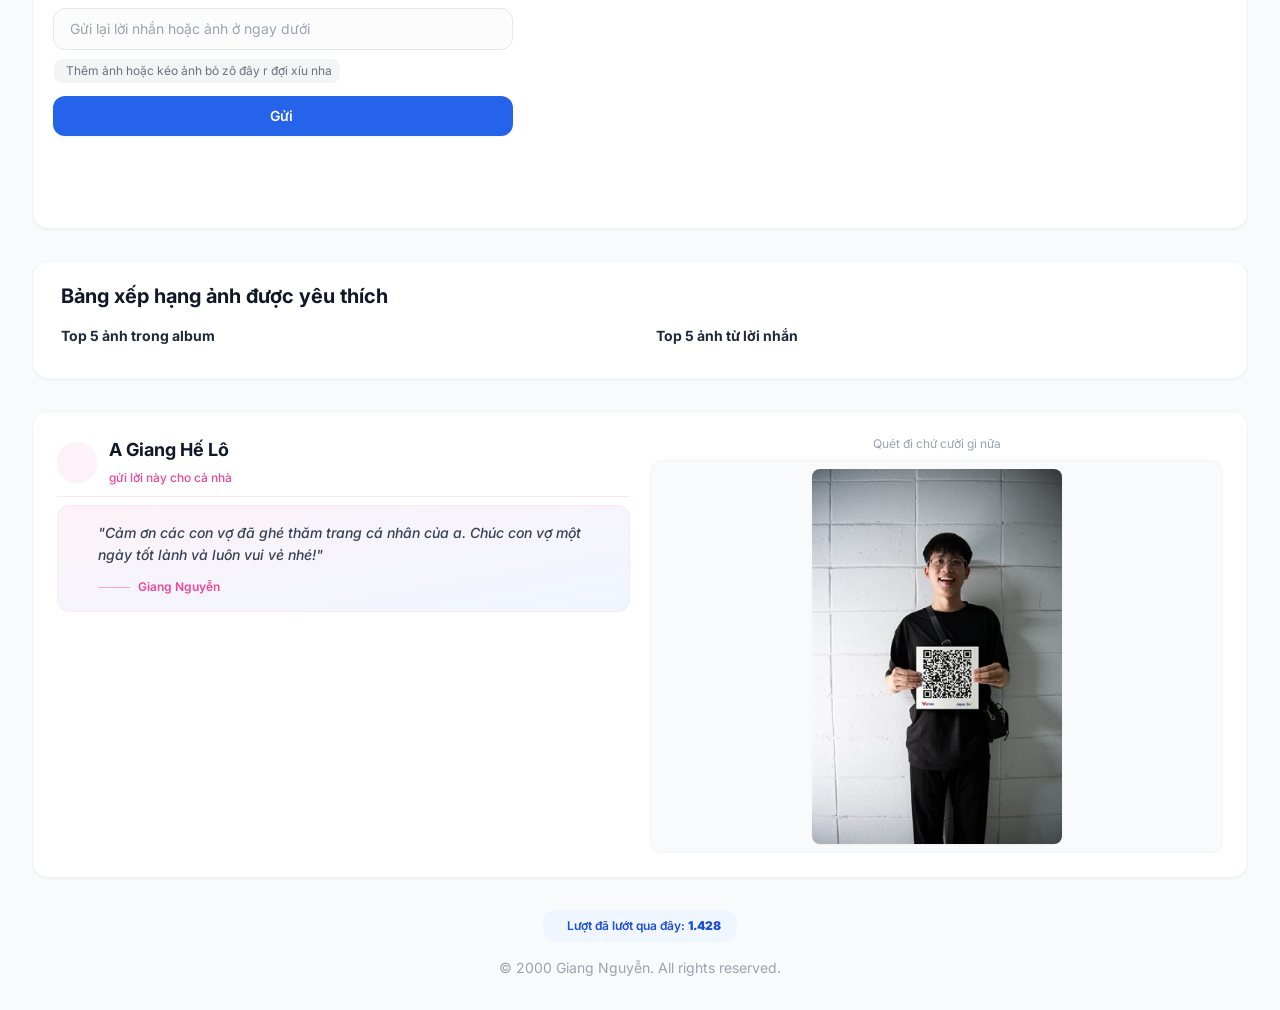
==== commit f0cf4ec7: "Add files via upload" ====
--- a/index.html
+++ b/index.html
@@ -83,7 +83,7 @@
         </header>
 
         <section id="socialSection" class="relative z-40 opacity-0 animate-fade-in delay-100">
-          <div class="grid grid-cols-5 gap-2">
+          <div class="grid grid-cols-4 gap-2">
             <a href="https://facebook.com/n.giang62" target="_blank" rel="noopener noreferrer" aria-label="Facebook" class="group flex items-center justify-center bg-surface p-3 rounded-xl shadow-sm border border-gray-100 hover:shadow-md hover:border-gray-200 transition-all duration-300 transform hover:-translate-y-0.5">
               <div class="w-8 h-8 rounded-full bg-blue-50 flex items-center justify-center text-blue-600 group-hover:bg-blue-600 group-hover:text-white transition-colors">
                 <i class="ph ph-facebook-logo text-xl"></i>
@@ -93,12 +93,6 @@
             <a href="https://www.tiktok.com/@gianghesloo" target="_blank" rel="noopener noreferrer" aria-label="TikTok" class="group flex items-center justify-center bg-surface p-3 rounded-xl shadow-sm border border-gray-100 hover:shadow-md hover:border-gray-200 transition-all duration-300 transform hover:-translate-y-0.5">
               <div class="w-8 h-8 rounded-full bg-cyan-50 flex items-center justify-center text-cyan-700 group-hover:bg-cyan-600 group-hover:text-white transition-colors">
                 <i class="ph ph-tiktok-logo text-xl"></i>
-              </div>
-            </a>
-
-            <a href="https://github.com" target="_blank" rel="noopener noreferrer" aria-label="GitHub" class="group flex items-center justify-center bg-surface p-3 rounded-xl shadow-sm border border-gray-100 hover:shadow-md hover:border-gray-200 transition-all duration-300 transform hover:-translate-y-0.5">
-              <div class="w-8 h-8 rounded-full bg-purple-50 flex items-center justify-center text-purple-700 group-hover:bg-purple-600 group-hover:text-white transition-colors">
-                <i class="ph ph-github-logo text-xl"></i>
               </div>
             </a>
 
@@ -338,7 +332,7 @@
 
         <!-- Danh sách hiển thị lời nhắn công khai -->
         <div class="relative z-50 lg:col-span-3 space-y-3">
-            <span class="message-section-label block text-xs font-semibold text-gray-400 uppercase tracking-wider">Lời nhắn gần đây từ các tình iu</span>
+            <span class="block text-xs font-semibold text-gray-400 uppercase tracking-wider">Lời nhắn gần đây từ các tình iu</span>
             <div id="messagesList" class="space-y-2 min-h-72 max-h-96 overflow-y-auto pr-1"></div>
         </div>
         </div>
--- a/styles.css
+++ b/styles.css
@@ -59,11 +59,11 @@
             box-shadow: inset 0 0 0 1px rgba(148, 163, 184, 0.2);
         }
         body.dark-theme #socialSection > div > a:nth-child(1) > div,
-        body.dark-theme #socialSection > div > a:nth-child(5) > div {
+        body.dark-theme #socialSection > div > a:nth-child(4) > div {
             background-color: #1d4ed8 !important;
             color: #dbeafe !important;
         }
-        body.dark-theme #socialSection > div > a:nth-child(4) > div {
+        body.dark-theme #socialSection > div > a:nth-child(3) > div {
             background-color: #b91c1c !important;
             color: #fee2e2 !important;
         }
@@ -74,29 +74,21 @@
         }
         body.dark-theme #socialSection > div > a:nth-child(1):hover > div,
         body.dark-theme #socialSection > div > a:nth-child(1):focus-visible > div,
-        body.dark-theme #socialSection > div > a:nth-child(5):hover > div,
-        body.dark-theme #socialSection > div > a:nth-child(5):focus-visible > div {
-            background-color: #2563eb !important;
-        }
         body.dark-theme #socialSection > div > a:nth-child(4):hover > div,
         body.dark-theme #socialSection > div > a:nth-child(4):focus-visible > div {
+            background-color: #2563eb !important;
+        }
+        body.dark-theme #socialSection > div > a:nth-child(3):hover > div,
+        body.dark-theme #socialSection > div > a:nth-child(3):focus-visible > div {
             background-color: #dc2626 !important;
         }
         body.dark-theme #socialSection > div > a:nth-child(2) > div {
             background-color: #164e63 !important;
             color: #a5f3fc !important;
         }
-        body.dark-theme #socialSection > div > a:nth-child(3) > div {
-            background-color: #581c87 !important;
-            color: #e9d5ff !important;
-        }
         body.dark-theme #socialSection > div > a:nth-child(2):hover > div,
         body.dark-theme #socialSection > div > a:nth-child(2):focus-visible > div {
             background-color: #0891b2 !important;
-        }
-        body.dark-theme #socialSection > div > a:nth-child(3):hover > div,
-        body.dark-theme #socialSection > div > a:nth-child(3):focus-visible > div {
-            background-color: #9333ea !important;
         }
         .theme-toggle {
             position: fixed;
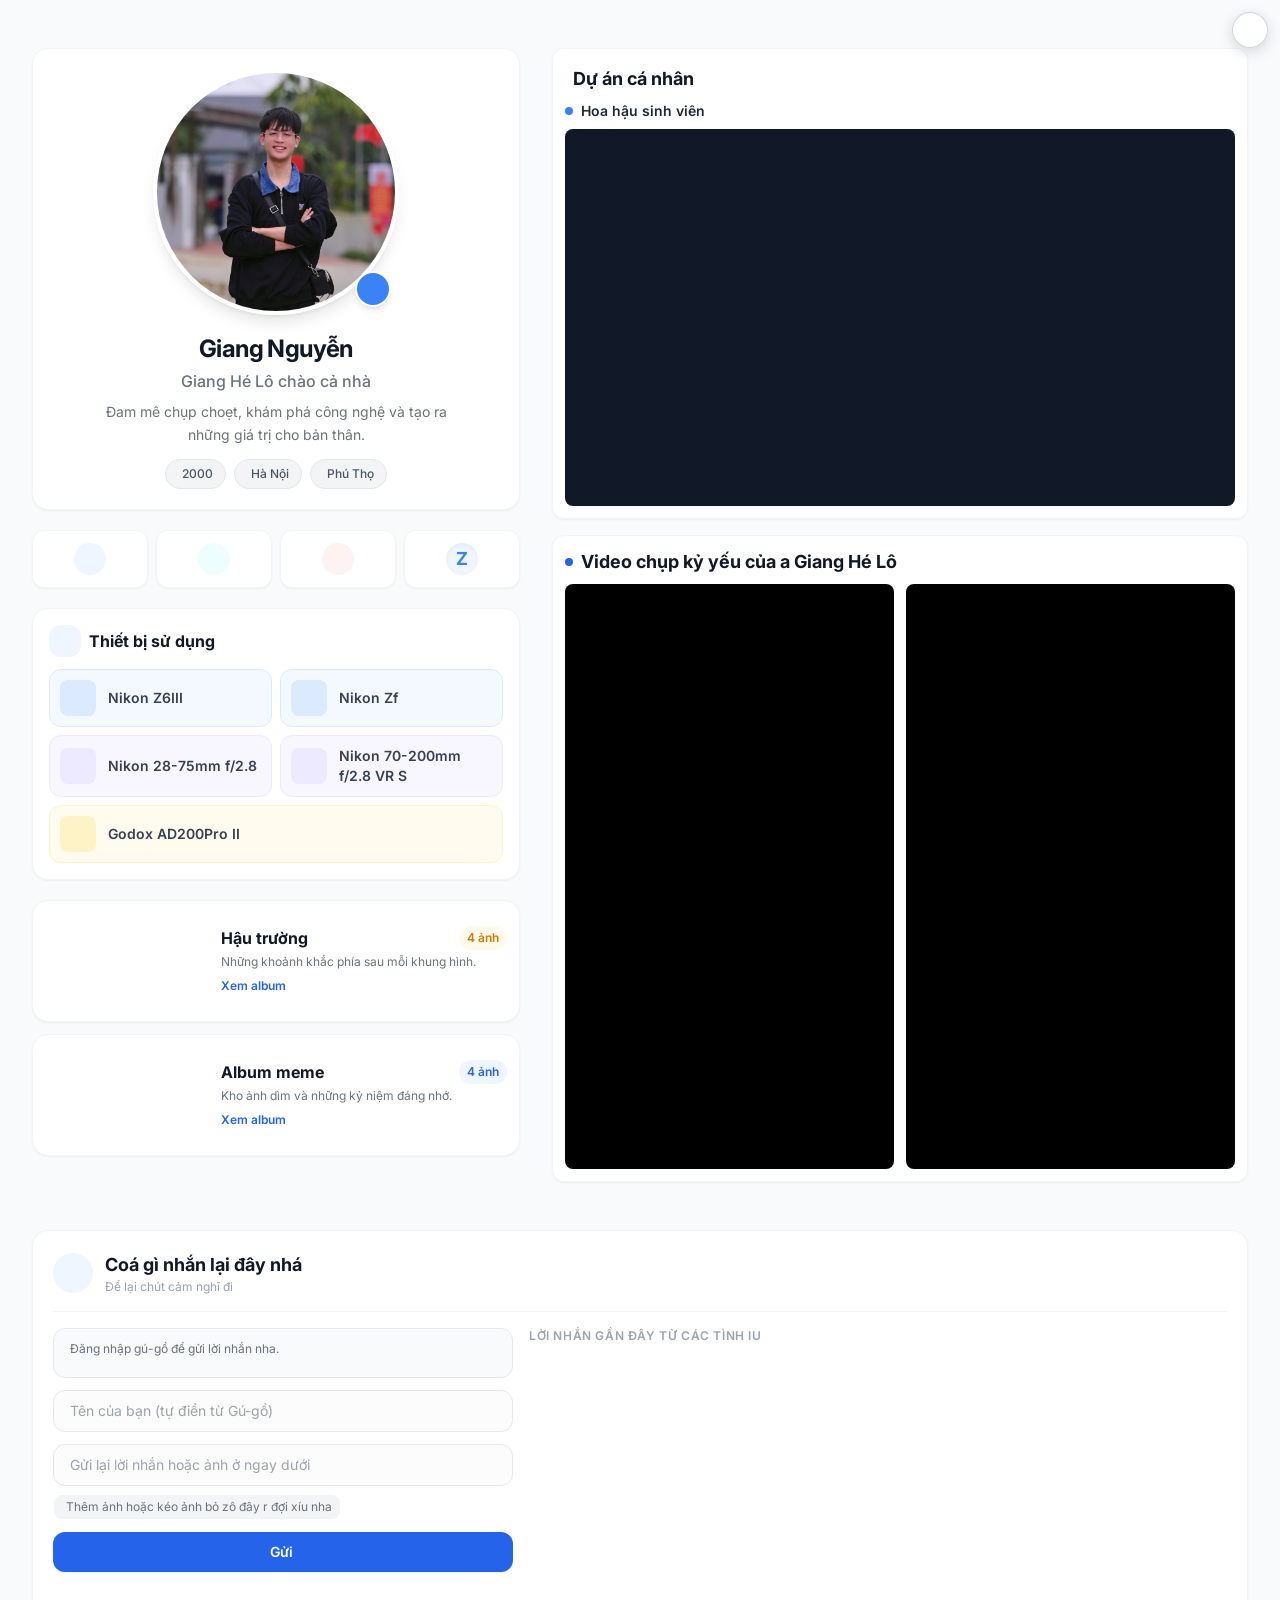
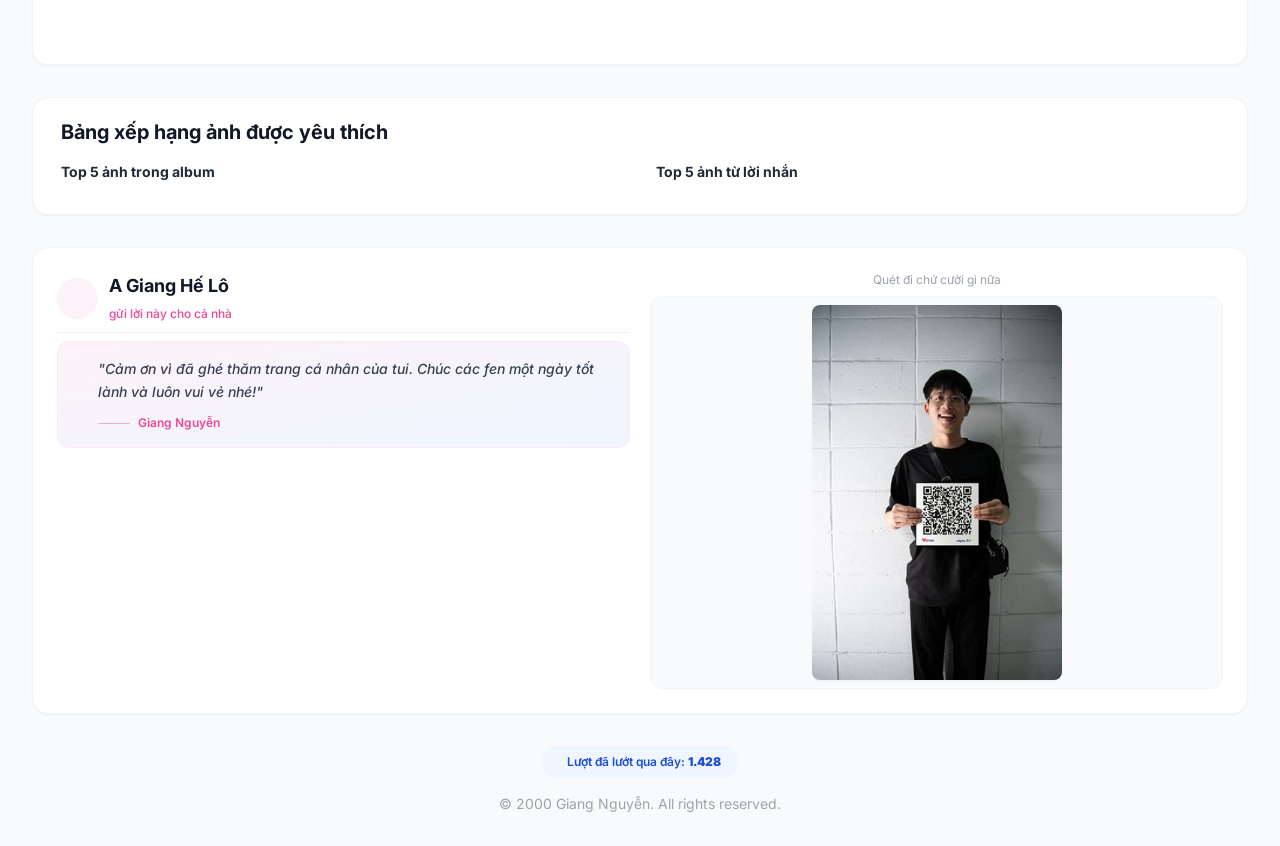
==== commit 8b283f35: "Add files via upload" ====
--- a/index.html
+++ b/index.html
@@ -266,8 +266,8 @@
                     <i class="ph-fill ph-chat-teardrop-text text-xl"></i>
                 </div>
                 <div>
-                    <h3 class="font-bold text-gray-900 text-lg">Coá gì nhắn lại đây nhá các con vợ</h3>
-                    <p class="text-xs text-gray-400">Để lại cảm nghĩ để các con vợ khác cùng đọc nha!</p>
+                    <h3 class="font-bold text-gray-900 text-lg">Coá gì nhắn lại đây nhá</h3>
+                    <p class="text-xs text-gray-400">Để lại chút cảm nghĩ đi</p>
                 </div>
             </div>
         </div>
@@ -376,7 +376,7 @@
             <div class="relative rounded-xl bg-gradient-to-br from-pink-50 to-blue-50 p-4 border border-pink-100">
               <i class="ph-fill ph-quotes text-2xl text-pink-300 absolute top-2 left-3"></i>
               <p class="text-sm font-medium text-gray-700 italic leading-relaxed pl-6">
-                "Cảm ơn các con vợ đã ghé thăm trang cá nhân của a. Chúc con vợ một ngày tốt lành và luôn vui vẻ nhé!"
+                "Cảm ơn vì đã ghé thăm trang cá nhân của tui. Chúc các fen một ngày tốt lành và luôn vui vẻ nhé!"
               </p>
               <div class="flex items-center gap-2 mt-3 pl-6">
                 <span class="h-px w-8 bg-pink-300"></span>
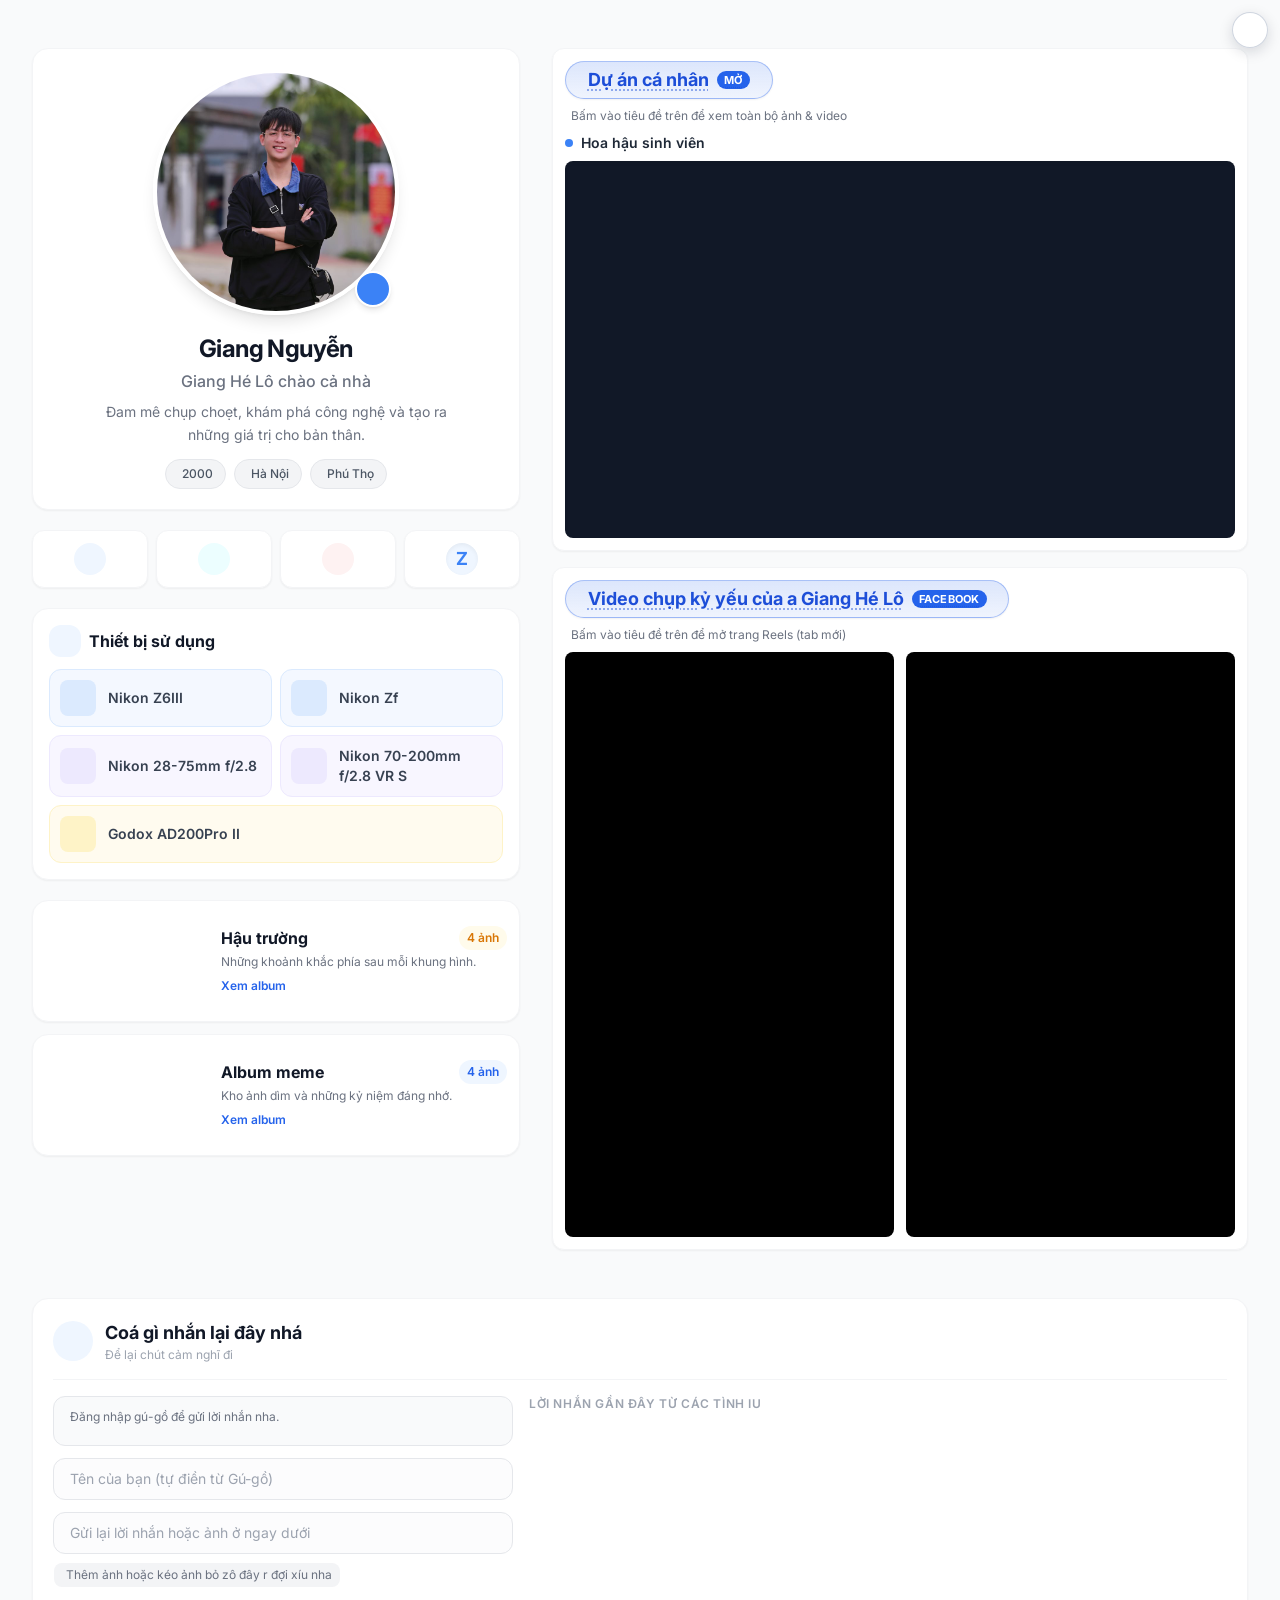
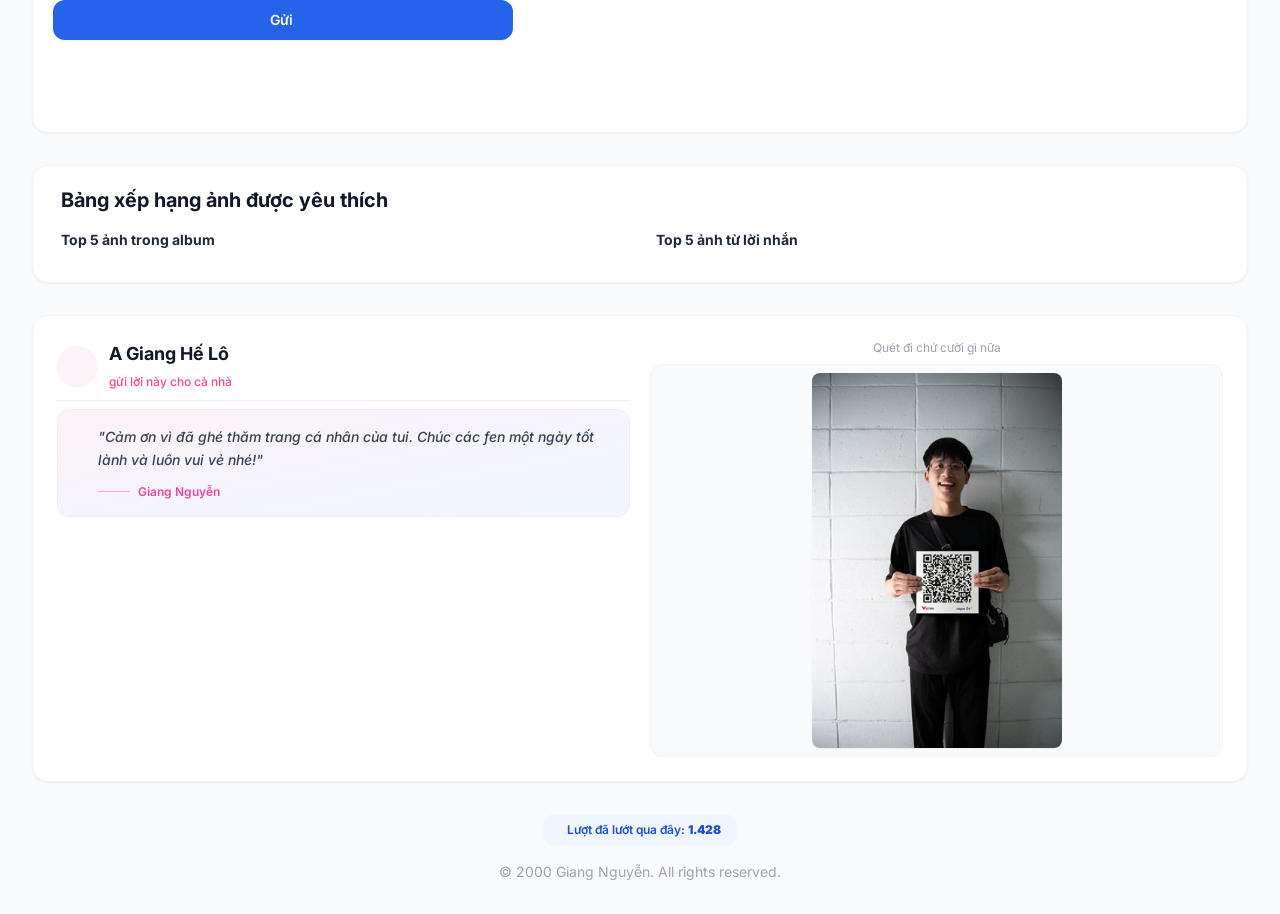
==== commit bbbb82a9: "Add files via upload" ====
--- a/index.html
+++ b/index.html
@@ -198,15 +198,23 @@
           <div class="video-preview-card bg-surface p-3 rounded-xl border border-gray-100 shadow-sm space-y-2">
             <div class="project-library-link">
               <h2 class="flex items-center gap-2 font-bold text-lg text-gray-900">
-                <a href="du-an/" title="Mở kho Dự án cá nhân" class="inline-flex items-center gap-2 hover:text-blue-600 transition-colors">
-                  <i class="ph-fill ph-video text-blue-600"></i> Dự án cá nhân
+                <a href="du-an/" title="Bấm để mở kho Dự án cá nhân" class="link-cta">
+                  <i class="ph-fill ph-video link-cta-icon" aria-hidden="true"></i>
+                  <span>Dự án cá nhân</span>
+                  <span class="link-cta-hint">Mở</span>
+                  <i class="ph ph-arrow-up-right link-cta-arrow" aria-hidden="true"></i>
                 </a>
               </h2>
               <!-- Popup hiệu ứng khi trỏ chuột vào chữ Dự án cá nhân -->
               <div class="project-library-popup" role="tooltip">
-                <p class="project-library-popup-desc">Kho dự án.</p>
-              </div>
-            </div>
+                <p class="project-library-popup-head"><i class="ph ph-cursor-click" aria-hidden="true"></i> Kho Dự án cá nhân</p>
+                <p class="project-library-popup-desc">Ảnh, video, lookbook, TVC… được chia theo từng danh mục, có thể tự thêm ảnh/video mới.</p>
+                <p class="project-library-popup-cta">Bấm để mở trang Dự án <i class="ph ph-arrow-right" aria-hidden="true"></i></p>
+              </div>
+            </div>
+            <p class="link-cta-note">
+              <i class="ph ph-hand-pointing" aria-hidden="true"></i> Bấm vào tiêu đề trên để xem toàn bộ ảnh &amp; video
+            </p>
             <h3 class="font-semibold text-gray-800 text-sm flex items-center gap-2">
               <span class="w-2 h-2 rounded-full bg-blue-500"></span> Hoa hậu sinh viên
             </h3>
@@ -225,15 +233,23 @@
           <div class="video-preview-card bg-surface p-3 rounded-xl border border-gray-100 shadow-sm space-y-2">
             <div class="project-library-link">
               <h3 class="video-title font-bold text-lg text-gray-900 flex items-center gap-2">
-                <a href="https://www.facebook.com/n.giang62/reels/" target="_blank" rel="noopener noreferrer" title="Xem Reels Facebook của a Giang Hé Lô" class="inline-flex items-center gap-2 hover:text-blue-600 transition-colors">
-                  <span class="w-2 h-2 rounded-full bg-blue-600"></span> Video chụp kỷ yếu của a Giang Hé Lô
+                <a href="https://www.facebook.com/n.giang62/reels/" target="_blank" rel="noopener noreferrer" title="Bấm để xem Reels Facebook của a Giang Hé Lô" class="link-cta">
+                  <i class="ph-fill ph-facebook-logo link-cta-icon" aria-hidden="true"></i>
+                  <span>Video chụp kỷ yếu của a Giang Hé Lô</span>
+                  <span class="link-cta-hint">Facebook</span>
+                  <i class="ph ph-arrow-up-right link-cta-arrow" aria-hidden="true"></i>
                 </a>
               </h3>
               <!-- Popup hiệu ứng khi trỏ chuột vào Video chụp kỷ yếu -->
               <div class="project-library-popup" role="tooltip">
-                <p class="project-library-popup-desc">Video kỷ yếu.</p>
-              </div>
-            </div>
+                <p class="project-library-popup-head"><i class="ph ph-cursor-click" aria-hidden="true"></i> Video kỷ yếu</p>
+                <p class="project-library-popup-desc">Các reel chụp kỷ yếu &amp; hậu trường, mở trên Facebook (tab mới).</p>
+                <p class="project-library-popup-cta">Bấm để xem trên Facebook <i class="ph ph-arrow-right" aria-hidden="true"></i></p>
+              </div>
+            </div>
+            <p class="link-cta-note">
+              <i class="ph ph-hand-pointing" aria-hidden="true"></i> Bấm vào tiêu đề trên để mở trang Reels (tab mới)
+            </p>
             <div class="grid grid-cols-2 gap-2 sm:gap-3">
               <div class="video-frame fb-video w-full aspect-[9/16] rounded-lg overflow-hidden bg-black" 
                    data-href="https://www.facebook.com/reel/1629472991402120" 
--- a/styles.css
+++ b/styles.css
@@ -299,6 +299,103 @@
         html.dark-theme .project-library-popup-head { color: #f8fafc; }
         body.dark-theme .project-library-popup-desc,
         html.dark-theme .project-library-popup-desc { color: #cbd5e1; }
+        /* ==================== Nút bấm rõ ràng cho "Dự án cá nhân" và "Video kỷ yếu" ====================
+           Mục đích: người xem nhìn là biết BẤM ĐƯỢC (nền + viền + mũi tên + badge "MỞ" + nhấc lên khi rê chuột). */
+        .link-cta {
+            display: inline-flex;
+            align-items: center;
+            flex-wrap: wrap;
+            gap: 0.5rem;
+            max-width: 100%;
+            padding: 0.4rem 0.85rem;
+            border: 1px solid rgba(37, 99, 235, 0.35);
+            border-radius: 9999px;
+            background: linear-gradient(180deg, rgba(37, 99, 235, 0.16), rgba(37, 99, 235, 0.07));
+            color: #1d4ed8;
+            font-weight: 700;
+            line-height: 1.3;
+            text-align: left;
+            text-decoration: underline dotted rgba(29, 78, 216, 0.5);
+            text-underline-offset: 3px;
+            cursor: pointer;
+            box-shadow: 0 1px 2px rgba(15, 23, 42, 0.06);
+            transition: background 0.2s ease, border-color 0.2s ease, box-shadow 0.2s ease,
+                        transform 0.2s ease, color 0.2s ease, text-decoration-color 0.2s ease;
+            -webkit-tap-highlight-color: rgba(37, 99, 235, 0.2);
+        }
+        .link-cta:hover,
+        .link-cta:focus-visible {
+            color: #1e40af;
+            border-color: #2563eb;
+            background: linear-gradient(180deg, rgba(37, 99, 235, 0.24), rgba(37, 99, 235, 0.14));
+            box-shadow: 0 10px 20px -10px rgba(37, 99, 235, 0.6);
+            transform: translateY(-1px);
+            text-decoration-style: solid;
+            text-decoration-color: #1e40af;
+        }
+        .link-cta:active { transform: translateY(0) scale(0.99); }
+        .link-cta:focus-visible { outline: 2px solid #2563eb; outline-offset: 2px; }
+        .link-cta-icon { font-size: 1.05em; color: #2563eb; }
+        .link-cta-arrow {
+            font-size: 0.95em;
+            color: #2563eb;
+            transition: transform 0.2s ease;
+        }
+        .link-cta:hover .link-cta-arrow,
+        .link-cta:focus-visible .link-cta-arrow { transform: translate(2px, -2px); }
+        /* Badge "MỞ" / "FACEBOOK" — nhấp nháy nhẹ để mời bấm */
+        .link-cta-hint {
+            padding: 0.1rem 0.45rem;
+            border-radius: 9999px;
+            background: #2563eb;
+            color: #ffffff;
+            font-size: 0.6875rem;
+            font-weight: 700;
+            letter-spacing: 0.02em;
+            text-transform: uppercase;
+            animation: linkCtaPulse 2.4s ease-in-out infinite;
+        }
+        @keyframes linkCtaPulse {
+            0%, 100% { box-shadow: 0 0 0 0 rgba(37, 99, 235, 0.55); }
+            50% { box-shadow: 0 0 0 6px rgba(37, 99, 235, 0); }
+        }
+        /* Dòng gợi ý nhỏ ngay dưới nút */
+        .link-cta-note {
+            display: flex;
+            align-items: center;
+            gap: 0.35rem;
+            margin: 0.35rem 0 0;
+            font-size: 0.75rem;
+            color: #6b7280;
+        }
+        .link-cta-note i { color: #2563eb; font-size: 0.9em; }
+        @media (prefers-reduced-motion: reduce) {
+            .link-cta, .link-cta-arrow, .link-cta-hint { transition: none; animation: none; }
+            .link-cta:hover { transform: none; }
+        }
+        /* Dark theme cho nút bấm */
+        body.dark-theme .link-cta,
+        html.dark-theme .link-cta {
+            color: #bfdbfe !important;
+            border-color: rgba(96, 165, 250, 0.5);
+            background: linear-gradient(180deg, rgba(59, 130, 246, 0.3), rgba(59, 130, 246, 0.16));
+        }
+        body.dark-theme .link-cta:hover,
+        body.dark-theme .link-cta:focus-visible,
+        html.dark-theme .link-cta:hover,
+        html.dark-theme .link-cta:focus-visible {
+            color: #ffffff !important;
+            border-color: #93c5fd;
+            background: linear-gradient(180deg, rgba(59, 130, 246, 0.45), rgba(59, 130, 246, 0.26));
+        }
+        body.dark-theme .link-cta-icon,
+        body.dark-theme .link-cta-arrow,
+        html.dark-theme .link-cta-icon,
+        html.dark-theme .link-cta-arrow { color: #93c5fd; }
+        body.dark-theme .link-cta-hint,
+        html.dark-theme .link-cta-hint { background: #3b82f6; }
+        body.dark-theme .link-cta-note,
+        html.dark-theme .link-cta-note { color: #cbd5e1; }
         .video-preview-card {
             position: relative;
             z-index: 0;
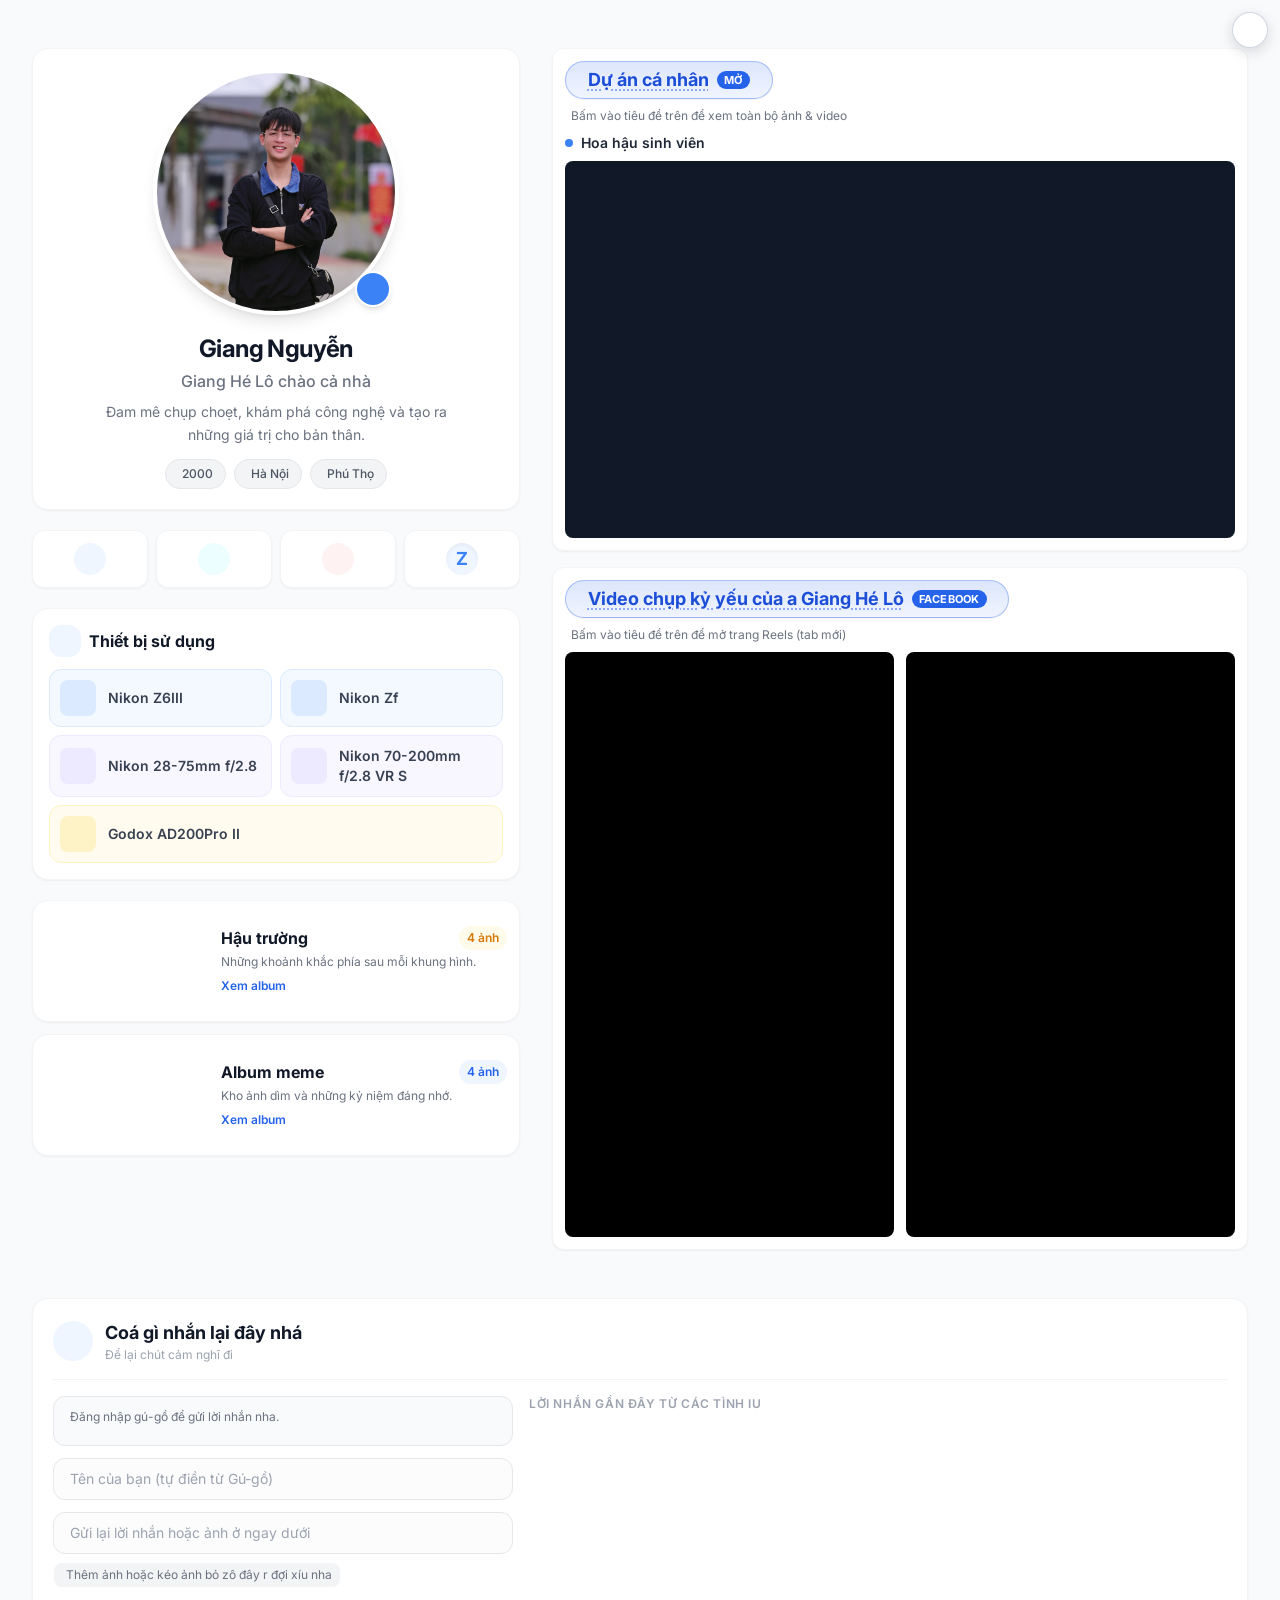
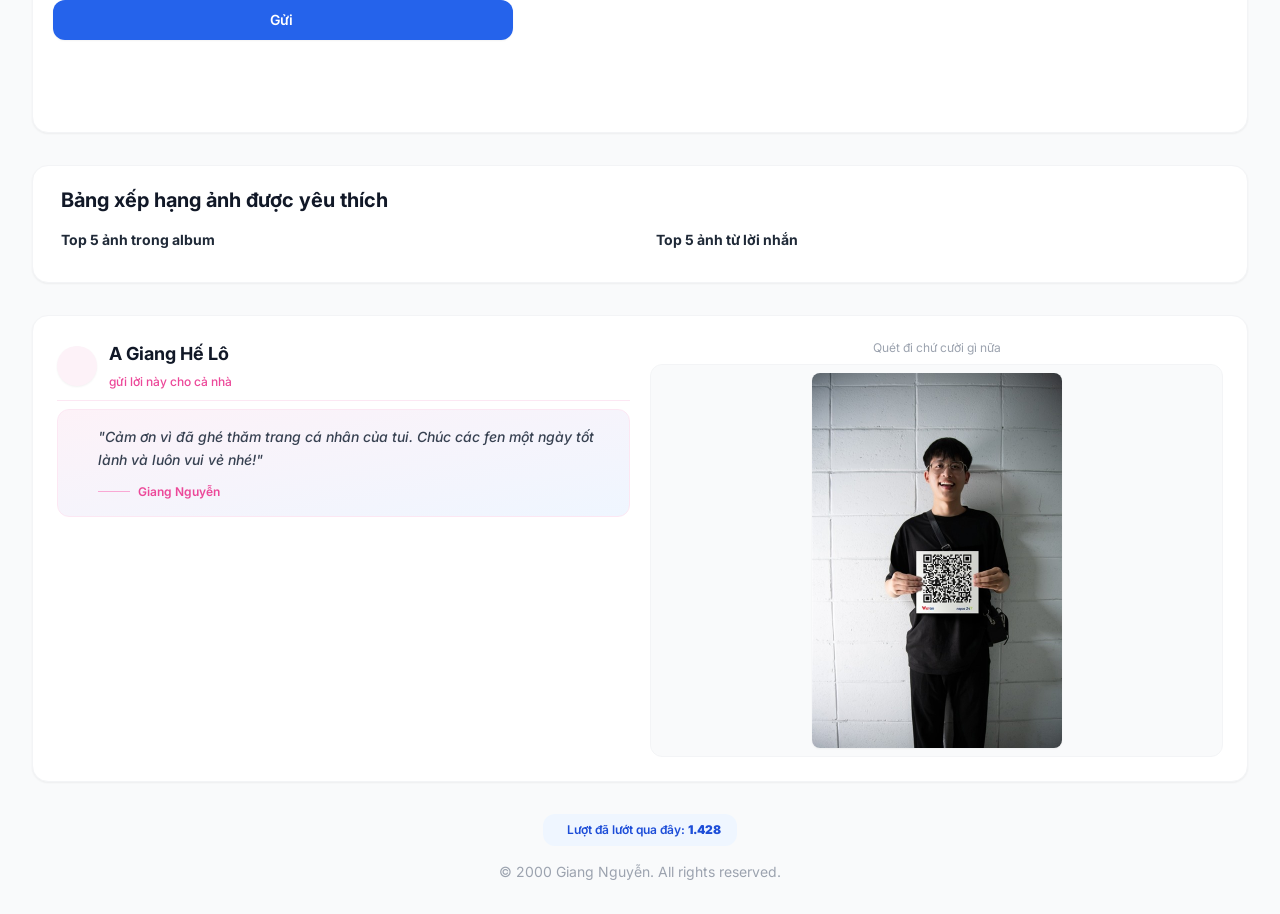
==== commit 78ab41bb: "Add files via upload" ====
--- a/index.html
+++ b/index.html
@@ -196,22 +196,14 @@
     <div class="lg:col-span-7 flex flex-col gap-6">
         <section class="space-y-4">
           <div class="video-preview-card bg-surface p-3 rounded-xl border border-gray-100 shadow-sm space-y-2">
-            <div class="project-library-link">
-              <h2 class="flex items-center gap-2 font-bold text-lg text-gray-900">
-                <a href="du-an/" title="Bấm để mở kho Dự án cá nhân" class="link-cta">
-                  <i class="ph-fill ph-video link-cta-icon" aria-hidden="true"></i>
-                  <span>Dự án cá nhân</span>
-                  <span class="link-cta-hint">Mở</span>
-                  <i class="ph ph-arrow-up-right link-cta-arrow" aria-hidden="true"></i>
-                </a>
-              </h2>
-              <!-- Popup hiệu ứng khi trỏ chuột vào chữ Dự án cá nhân -->
-              <div class="project-library-popup" role="tooltip">
-                <p class="project-library-popup-head"><i class="ph ph-cursor-click" aria-hidden="true"></i> Kho Dự án cá nhân</p>
-                <p class="project-library-popup-desc">Ảnh, video, lookbook, TVC… được chia theo từng danh mục, có thể tự thêm ảnh/video mới.</p>
-                <p class="project-library-popup-cta">Bấm để mở trang Dự án <i class="ph ph-arrow-right" aria-hidden="true"></i></p>
-              </div>
-            </div>
+            <h2 class="flex items-center gap-2 font-bold text-lg text-gray-900">
+              <a href="du-an/" title="Bấm để mở kho Dự án cá nhân" class="link-cta">
+                <i class="ph-fill ph-video link-cta-icon" aria-hidden="true"></i>
+                <span>Dự án cá nhân</span>
+                <span class="link-cta-hint">Mở</span>
+                <i class="ph ph-arrow-up-right link-cta-arrow" aria-hidden="true"></i>
+              </a>
+            </h2>
             <p class="link-cta-note">
               <i class="ph ph-hand-pointing" aria-hidden="true"></i> Bấm vào tiêu đề trên để xem toàn bộ ảnh &amp; video
             </p>
@@ -231,22 +223,14 @@
           </div>
 
           <div class="video-preview-card bg-surface p-3 rounded-xl border border-gray-100 shadow-sm space-y-2">
-            <div class="project-library-link">
-              <h3 class="video-title font-bold text-lg text-gray-900 flex items-center gap-2">
-                <a href="https://www.facebook.com/n.giang62/reels/" target="_blank" rel="noopener noreferrer" title="Bấm để xem Reels Facebook của a Giang Hé Lô" class="link-cta">
-                  <i class="ph-fill ph-facebook-logo link-cta-icon" aria-hidden="true"></i>
-                  <span>Video chụp kỷ yếu của a Giang Hé Lô</span>
-                  <span class="link-cta-hint">Facebook</span>
-                  <i class="ph ph-arrow-up-right link-cta-arrow" aria-hidden="true"></i>
-                </a>
-              </h3>
-              <!-- Popup hiệu ứng khi trỏ chuột vào Video chụp kỷ yếu -->
-              <div class="project-library-popup" role="tooltip">
-                <p class="project-library-popup-head"><i class="ph ph-cursor-click" aria-hidden="true"></i> Video kỷ yếu</p>
-                <p class="project-library-popup-desc">Các reel chụp kỷ yếu &amp; hậu trường, mở trên Facebook (tab mới).</p>
-                <p class="project-library-popup-cta">Bấm để xem trên Facebook <i class="ph ph-arrow-right" aria-hidden="true"></i></p>
-              </div>
-            </div>
+            <h3 class="video-title font-bold text-lg text-gray-900 flex items-center gap-2">
+              <a href="https://www.facebook.com/n.giang62/reels/" target="_blank" rel="noopener noreferrer" title="Bấm để xem Reels Facebook của a Giang Hé Lô" class="link-cta">
+                <i class="ph-fill ph-facebook-logo link-cta-icon" aria-hidden="true"></i>
+                <span>Video chụp kỷ yếu của a Giang Hé Lô</span>
+                <span class="link-cta-hint">Facebook</span>
+                <i class="ph ph-arrow-up-right link-cta-arrow" aria-hidden="true"></i>
+              </a>
+            </h3>
             <p class="link-cta-note">
               <i class="ph ph-hand-pointing" aria-hidden="true"></i> Bấm vào tiêu đề trên để mở trang Reels (tab mới)
             </p>
--- a/styles.css
+++ b/styles.css
@@ -201,104 +201,6 @@
             opacity: 1;
             transform: translate(-50%, 0);
         }
-        /* Popup hiệu ứng "Dự án cá nhân" — trỏ chuột vào là hiện, ấn vào đi tới du-an/ */
-        .project-library-link {
-            position: relative;
-            display: inline-block;
-        }
-        /* Cầu nối giữa tiêu đề và popup — đi chuột xuống không bị mất hover */
-        .project-library-link::after {
-            content: "";
-            position: absolute;
-            left: 0;
-            right: 0;
-            top: 100%;
-            height: 14px;
-        }
-        .project-library-popup {
-            position: absolute;
-            top: calc(100% + 12px);
-            left: 0;
-            z-index: 60;
-            width: 280px;
-            max-width: calc(100vw - 56px);
-            padding: 12px 14px;
-            background: #ffffff;
-            border: 1px solid #e5e7eb;
-            border-radius: 12px;
-            box-shadow: 0 16px 32px rgba(15, 23, 42, 0.14);
-            opacity: 0;
-            transform: translateY(8px) scale(0.98);
-            visibility: hidden;
-            transition: opacity 0.2s ease, transform 0.2s ease, visibility 0s linear 0.2s;
-        }
-        .project-library-link:hover .project-library-popup,
-        .project-library-link:focus-within .project-library-popup {
-            opacity: 1;
-            transform: translateY(0) scale(1);
-            visibility: visible;
-            transition: opacity 0.2s ease, transform 0.2s ease;
-        }
-        .project-library-popup::before {
-            content: "";
-            position: absolute;
-            top: -6px;
-            left: 24px;
-            width: 0;
-            height: 0;
-            border-left: 7px solid transparent;
-            border-right: 7px solid transparent;
-            border-bottom: 7px solid #ffffff;
-            filter: drop-shadow(0 -2px 2px rgba(15, 23, 42, 0.05));
-        }
-        .project-library-popup-head {
-            display: flex;
-            align-items: center;
-            gap: 6px;
-            font-size: 12.5px;
-            font-weight: 700;
-            color: #111827;
-            margin-bottom: 4px;
-        }
-        .project-library-popup-head i {
-            color: #2563eb;
-            font-size: 15px;
-        }
-        .project-library-popup-desc {
-            margin: 0 0 8px;
-            font-size: 11.5px;
-            line-height: 1.5;
-            color: #6b7280;
-        }
-        /* Khi popup chỉ có mô tả (như "Dự án cá nhân") thì bỏ margin dưới cho gọn */
-        .project-library-popup-desc:last-child {
-            margin-bottom: 0;
-        }
-        .project-library-popup-cta {
-            display: inline-flex;
-            align-items: center;
-            gap: 4px;
-            font-size: 11px;
-            font-weight: 700;
-            color: #2563eb;
-        }
-        .project-library-popup-cta:hover {
-            color: #1d4ed8;
-        }
-        /* Dark theme cho popup */
-        body.dark-theme .project-library-popup,
-        html.dark-theme .project-library-popup {
-            background: #1e293b;
-            border-color: #475569;
-        }
-        body.dark-theme .project-library-popup::before,
-        html.dark-theme .project-library-popup::before {
-            border-bottom-color: #1e293b;
-        }
-        body.dark-theme .project-library-popup-head,
-        html.dark-theme .project-library-popup-head { color: #f8fafc; }
-        body.dark-theme .project-library-popup-desc,
-        html.dark-theme .project-library-popup-desc { color: #cbd5e1; }
         /* ==================== Nút bấm rõ ràng cho "Dự án cá nhân" và "Video kỷ yếu" ====================
            Mục đích: người xem nhìn là biết BẤM ĐƯỢC (nền + viền + mũi tên + badge "MỞ" + nhấc lên khi rê chuột). */
         .link-cta {
